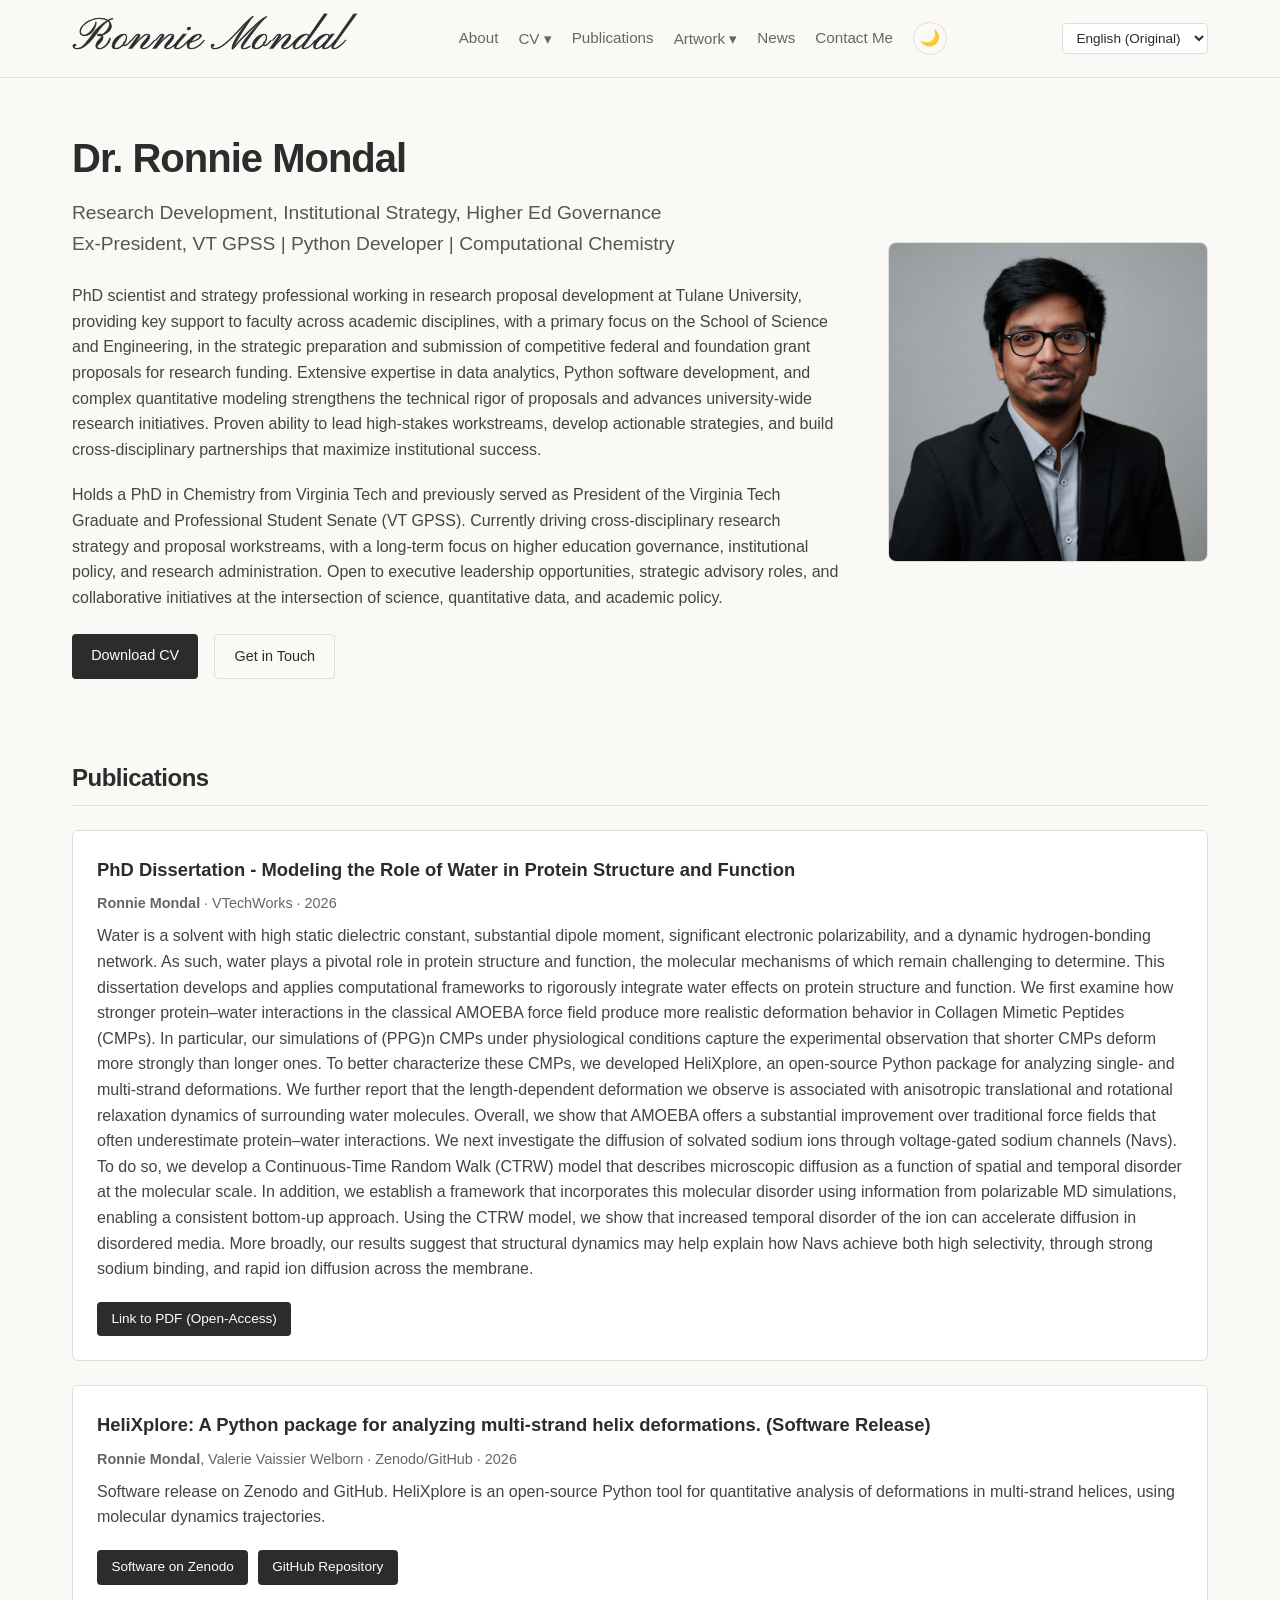
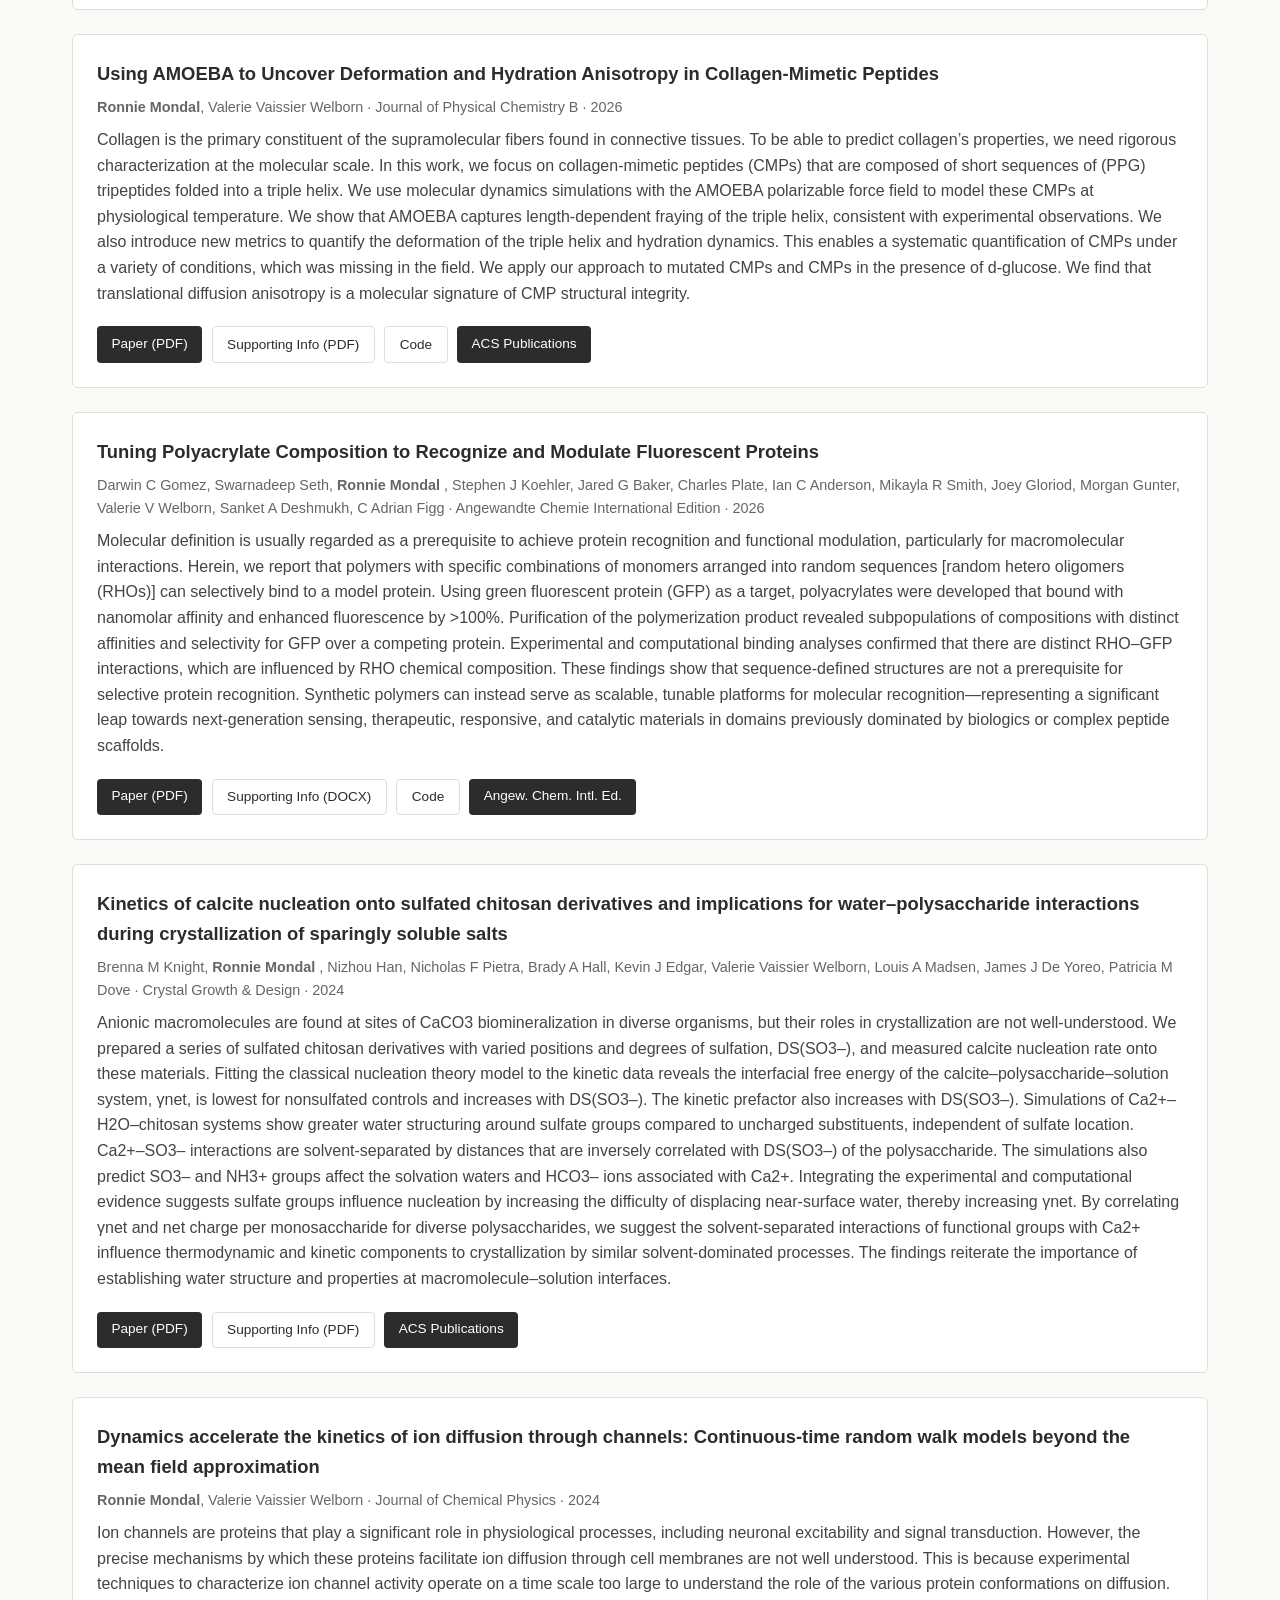
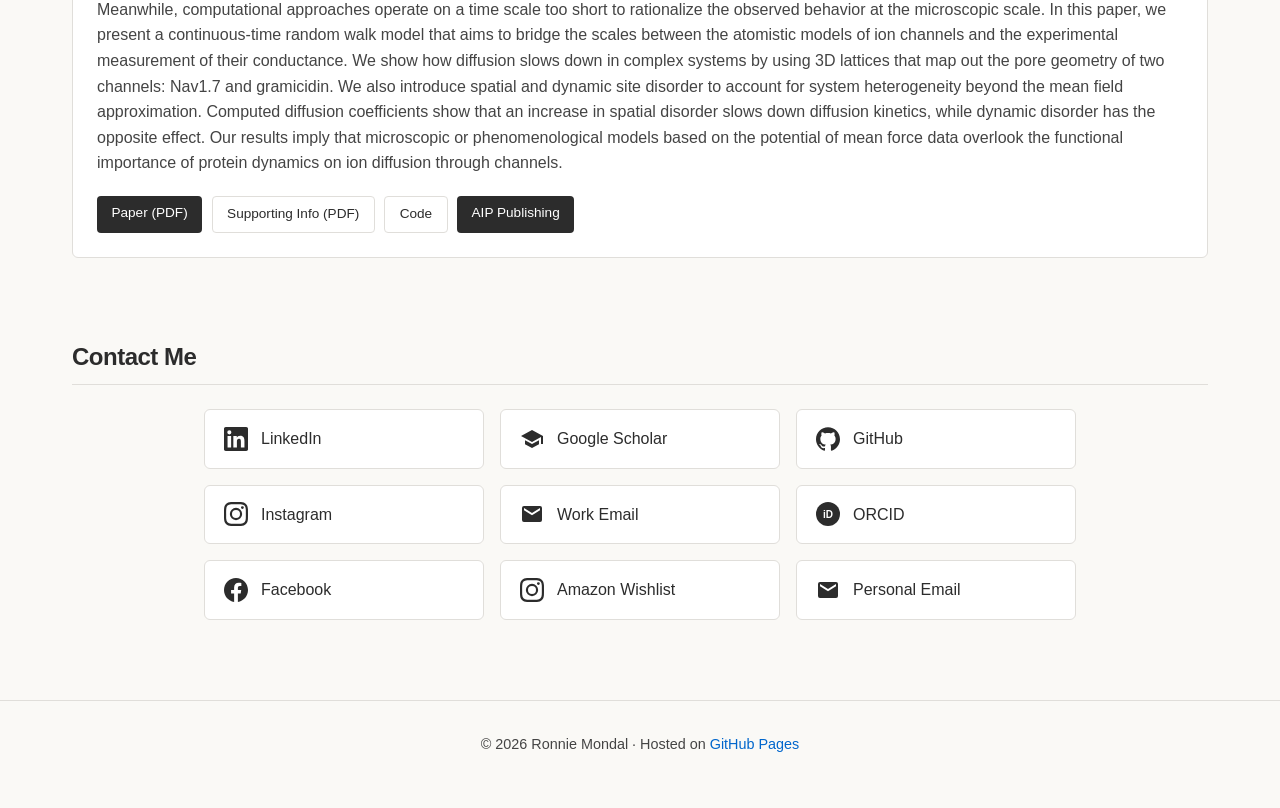
==== index.html @ 1de52ff1 "Fix subtitle formatting in index.html" ====
<!DOCTYPE html>
<html lang="en">
<head>
<script type="application/ld+json">
{
  "@context": "https://schema.org",
  "@type": "Person",
  "name": "Ronnie Mondal",
  "honorificSuffix": "PhD",
  "url": "https://ronnie247.github.io/",
  "image": "https://ronnie247.github.io/images/ronnie-mondal.jpg",
  "jobTitle": "Research Proposal Development Specialist",
  "worksFor": { "@type": "CollegeOrUniversity", "name": "Tulane University" },
  "alumniOf": [
    { "@type": "CollegeOrUniversity", "name": "Virginia Tech" },
    { "@type": "CollegeOrUniversity", "name": "Indian Institute of Technology Bombay" }
  ],
  "sameAs": [
    "https://www.linkedin.com/in/ronnie-mondal",
    "https://scholar.google.com/citations?user=1Gzx1TIAAAAJ&hl=en",
    "https://github.com/ronnie247",
    "https://orcid.org/0000-0003-4393-018X"
  ]
}
</script>
<meta name="google-site-verification" content="qSeXml_5i_oSHvPCBSg2dvb5S3f1Mfyd5ignCgdzGRs" />
<meta charset="UTF-8">
<meta name="viewport" content="width=device-width, initial-scale=1.0">
<title>Dr. Ronnie Mondal — Tulane University · Virginia Tech · IIT Bombay</title>
<meta name="description" content="Ronnie Mondal, PhD in Chemistry from Virginia Tech. Research Proposal Development Specialist III at Tulane University. Former President of the Virginia Tech Graduate and Professional Student Senate.">
<link rel="canonical" href="https://ronnie247.github.io/">
<meta property="og:type" content="website">
<meta property="og:title" content="Ronnie Mondal, PhD">
<meta property="og:description" content="PhD in Chemistry (Virginia Tech). Research Proposal Development Specialist III at Tulane University.">
<meta property="og:url" content="https://ronnie247.github.io/">
<meta property="og:image" content="https://ronnie247.github.io/images/profile.jpg">
<meta name="author" content="Dr. Ronnie Mondal">
<meta name="robots" content="index, follow">
<meta property="og:site_name" content="Dr. Ronnie Mondal">
<meta name="twitter:card" content="summary_large_image">
<meta name="twitter:title" content="Dr. Ronnie Mondal, PhD">
<meta name="twitter:description" content="PhD in Chemistry (Virginia Tech). Research Proposal Development Specialist III at Tulane University.">
<meta name="twitter:image" content="https://ronnie247.github.io/images/ronnie-mondal.jpg">
<script>try{var t=localStorage.getItem("theme");if(!t&&matchMedia("(prefers-color-scheme: dark)").matches)t="dark";if(t)document.documentElement.dataset.theme=t}catch(e){}</script>
<link rel="preconnect" href="https://fonts.googleapis.com">
<link rel="preconnect" href="https://fonts.gstatic.com" crossorigin>
<link href="https://fonts.googleapis.com/css2?family=Pinyon+Script&display=swap" rel="stylesheet">
<style>
:root{--bg-color:#faf9f6;--text-color:#2c2c2c;--accent-color:#0066cc;--border-color:#e0deda;--card-bg:#fff;--transition:all .2s ease}
*{box-sizing:border-box;margin:0;padding:0}
html{scroll-behavior:smooth;scroll-padding-top:5rem}
body{font-family:-apple-system,BlinkMacSystemFont,"Segoe UI",Roboto,Helvetica,Arial,sans-serif;background:var(--bg-color);color:var(--text-color);line-height:1.6}
.container{max-width:1200px;margin:0 auto;padding:0 2rem}
header{position:sticky;top:0;z-index:50;background:var(--bg-color);border-bottom:1px solid var(--border-color);margin-bottom:3rem}
header .container{display:flex;justify-content:space-between;align-items:center;padding-top:1rem;padding-bottom:1rem;flex-wrap:wrap;gap:.5rem}
/* .logo{font-size:1.25rem;font-weight:600;letter-spacing:-.5px;color:var(--text-color);text-decoration:none} */
.logo{font-family:"Pinyon Script",cursive;font-size:2.8rem;font-weight:400;line-height:1;color:var(--text-color);text-decoration:none;-webkit-text-stroke:.6px var(--text-color);letter-spacing:.5px}
nav{display:flex;flex-wrap:wrap;gap:1.25rem}
nav a{text-decoration:none;color:#666;font-size:.95rem;transition:var(--transition)}
nav a:hover{color:var(--accent-color)}
section{margin-bottom:5rem}
h1{font-size:2.5rem;font-weight:700;letter-spacing:-1px;margin-bottom:.5rem}
h2{font-size:1.5rem;font-weight:600;margin-bottom:1.5rem;letter-spacing:-.5px;border-bottom:1px solid var(--border-color);padding-bottom:.5rem}
.subtitle{font-size:1.2rem;color:#555;margin-bottom:1.5rem}
p{margin-bottom:1.25rem;color:#444}
.hero{display:grid;grid-template-columns:1fr 320px;gap:3rem;align-items:center}
.hero img,.img-placeholder{width:100%;aspect-ratio:1/1;object-fit:cover;border-radius:8px;border:1px solid var(--border-color);background:#eee}
.img-placeholder{display:flex;align-items:center;justify-content:center;color:#999;font-size:.9rem;text-align:center;padding:1rem}
.btn-group{display:flex;gap:1rem;margin-top:1.5rem;flex-wrap:wrap}
.btn{display:inline-block;background:var(--text-color);color:#fff;padding:.6rem 1.2rem;border-radius:4px;text-decoration:none;font-size:.9rem;font-weight:500;transition:var(--transition)}
.btn:hover{background:var(--accent-color)}
.btn-outline{background:transparent;color:var(--text-color);border:1px solid var(--border-color)}
.btn-outline:hover{background:var(--border-color);color:var(--text-color)}
.card{background:var(--card-bg);border:1px solid var(--border-color);border-radius:6px;padding:1.5rem;margin-bottom:1.5rem;transition:var(--transition)}
.card:hover{border-color:#bbb}
.card h3{font-size:1.15rem;margin-bottom:.5rem}
.meta{color:#666;font-size:.9rem;margin-bottom:.5rem}
.tag{display:inline-block;font-size:.75rem;background:#eee;padding:.2rem .5rem;border-radius:3px;margin-right:.4rem;color:#555;font-family:monospace}
.pub-links{display:flex;gap:.6rem;flex-wrap:wrap;margin-top:.5rem}
.pub-links .btn{padding:.4rem .9rem;font-size:.85rem}
/* Scrollable sub-screen */
.scroll-box{height:480px;overflow-y:auto;border:1px solid var(--border-color);border-radius:6px;background:var(--card-bg);padding:1.5rem}
.scroll-box .card{box-shadow:none}
.scroll-box iframe{width:100%;height:100%;border:0}
/* Contact */
.contact-list{display:grid;grid-template-columns:repeat(auto-fill,minmax(240px,1fr));gap:1rem}
.contact-link{display:flex;align-items:center;gap:.8rem;padding:1rem 1.2rem;background:var(--card-bg);border:1px solid var(--border-color);border-radius:6px;text-decoration:none;color:var(--text-color);transition:var(--transition)}
.contact-link:hover{border-color:var(--accent-color);color:var(--accent-color)}
.contact-link svg{width:24px;height:24px;fill:currentColor;flex-shrink:0}
/* Sketches */
.sketch-grid{display:grid;grid-template-columns:repeat(4,1fr);gap:6px}
.sketch-grid button{border:0;padding:0;cursor:pointer;aspect-ratio:1/1;overflow:hidden;background:#e8e6e1}
.sketch-grid img{width:100%;height:100%;object-fit:cover;display:block;transition:transform .25s ease}
.sketch-grid button:hover img{transform:scale(1.06)}
#lightbox{position:fixed;inset:0;background:rgba(0,0,0,.92);display:none;align-items:center;justify-content:center;z-index:100}
#lightbox.open{display:flex}
#lightbox img{max-width:92vw;max-height:90vh;object-fit:contain}
#lightbox button{position:absolute;background:none;border:0;color:#fff;font-size:2.5rem;cursor:pointer;padding:1rem}
#lb-close{top:0;right:.5rem}#lb-prev{left:.5rem}#lb-next{right:.5rem}
footer{text-align:center;border-top:1px solid var(--border-color);padding:2rem 0;color:#777;font-size:.9rem}
footer a{color:var(--accent-color);text-decoration:none}
@media(max-width:900px){.sketch-grid{grid-template-columns:repeat(3,1fr)}}
@media(max-width:700px){.hero{grid-template-columns:1fr}.container{padding:0 1rem}.sketch-grid{grid-template-columns:repeat(2,1fr)}}
/* Translation */
#google_translate_element{font-size:.85rem}
.goog-te-banner-frame{display:none!important}
body{top:0!important}
html.translated-rtl body{direction:rtl}
.logo.logo-plain{font-family:-apple-system,BlinkMacSystemFont,"Segoe UI",Roboto,sans-serif;font-size:1.5rem;font-weight:700;-webkit-text-stroke:0}
#translate-banner{display:none;background:#fff8e1;border-bottom:1px solid #f0e2b0;color:#6b5a1e;text-align:center;font-size:.85rem;padding:.5rem 1rem;margin-top:-3rem;margin-bottom:3rem}
button.btn{border:0;cursor:pointer;font-family:inherit}
/* Hide Google's injected top bar and stop it shifting the page */
iframe.skiptranslate,
.goog-te-banner-frame,
.VIpgJd-ZVi9od-ORHb-OEVmcd,
.VIpgJd-ZVi9od-aZ2wEe-wOHMyf{display:none!important;visibility:hidden!important;height:0!important}
html,body{top:0!important;margin-top:0!important;position:static!important}
body{min-height:100%!important}
header{top:0!important}
.goog-text-highlight{background:none!important;box-shadow:none!important}
#lang-select{font-family:inherit;font-size:.85rem;padding:.4rem .6rem;border:1px solid var(--border-color);border-radius:4px;background:var(--card-bg);color:var(--text-color);cursor:pointer}
#lang-select{position:relative;z-index:60;pointer-events:auto}
#google_translate_element{pointer-events:none}
</style>
<link rel="stylesheet" href="theme.css">
</head>
<body>

<header>
  <div class="container">
    <a href="#" class="logo notranslate" translate="no" id="logo-name">Ronnie Mondal</a>
    <nav>
      <a href="#about">About</a>
      <div class="dropdown">
        <a href="#" class="dropbtn">CV ▾</a>
        <div class="dropdown-menu">
          <a href="experience.html">Experience</a>
          <a href="education.html">Education</a>
          <a href="certifications.html">Certifications</a>
          <a href="awards.html">Awards</a>
        </div>
      </div>
      <a href="#publications">Publications</a>
      <div class="dropdown">
        <a href="#" class="dropbtn">Artwork ▾</a>
        <div class="dropdown-menu">
          <a href="poetry.html">Poetry</a>
          <a href="sketches.html">Sketches</a>
        </div>
      </div>
      <a href="news.html">News</a>
      <a href="#contact">Contact Me</a>
      <button id="theme-toggle" class="theme-toggle" aria-label="Toggle dark mode">🌙</button>
    </nav>
  <select id="lang-select" class="notranslate" translate="no" aria-label="Language">
  <option value="en">English (Original)</option>
  <option value="hi">हिंदी (देवनागरी)</option>
  <option value="pa">ਪੰਜਾਬੀ (ਗੁਰਮੁਖੀ)</option>
  <option value="ur">اردو (نستعلیق)</option>
  <option value="fr">Français (Latin)</option>
  <option value="ko">한국어 (한글)</option>
</select>
<div id="google_translate_element" style="position:absolute;left:-9999px;top:0"></div>
</div>
</header>
<div id="translate-banner">This page was translated automatically by Google Translate and may contain errors.</div>

<div class="container">

<!-- ABOUT -->
  <section id="about">
    <div class="hero">
      <div>
        <h1 class="notranslate" translate="no" id="hero-name">Ronnie Mondal, PhD</h1>
        <div class="subtitle">Research Development, Institutional Strategy, Higher Ed Governance <br> Ex-President, VT GPSS | Python Developer | Computational Chemistry</div>
        <p>PhD scientist and strategy professional working in research proposal development at Tulane University, providing key support to faculty across academic disciplines, with a primary focus on the School of Science and Engineering, in the strategic preparation and submission of competitive federal and foundation grant proposals for research funding. Extensive expertise in data analytics, Python software development, and complex quantitative modeling strengthens the technical rigor of proposals and advances university-wide research initiatives. Proven ability to lead high-stakes workstreams, develop actionable strategies, and build cross-disciplinary partnerships that maximize institutional success.</p>
        <p>Holds a PhD in Chemistry from Virginia Tech and previously served as President of the Virginia Tech Graduate and Professional Student Senate (VT GPSS). Currently driving cross-disciplinary research strategy and proposal workstreams, with a long-term focus on higher education governance, institutional policy, and research administration. Open to executive leadership opportunities, strategic advisory roles, and collaborative initiatives at the intersection of science, quantitative data, and academic policy.</p>
        <div class="btn-group">
          <a href="files/CV_RonnieMondal.pdf" class="btn" target="_blank" rel="noopener">Download CV</a>
          <a href="#contact" class="btn btn-outline">Get in Touch</a>
        </div>
      </div>
      <!-- Put your photo at images/ronnie-mondal.jpeg -->
      <img src="images/ronnie-mondal.jpeg" alt="Ronnie Mondal" onerror="this.outerHTML='<div class=&quot;img-placeholder&quot;>Add your photo at<br>images/ronnie-mondal.jpeg</div>'">
    </div>
  </section>
  
  <!-- PUBLICATIONS -->
  <section id="publications">
    <h2>Publications</h2>
    <!-- Copy this card for each new publication. Files go in the publications/ folder. -->
    <div class="card">
      <h3>PhD Dissertation - Modeling the Role of Water in Protein Structure and Function</h3>
      <p class="meta"><strong>Ronnie Mondal</strong> · VTechWorks · 2026</p>
      <p>Water is a solvent with high static dielectric constant, substantial dipole moment, significant electronic polarizability, and a dynamic hydrogen-bonding network. As such, water plays a pivotal role in protein structure and function, the molecular mechanisms of which remain challenging to determine. This dissertation develops and applies computational frameworks to rigorously integrate water effects on protein structure and function. We first examine how stronger protein–water interactions in the classical AMOEBA force field produce more realistic deformation behavior in Collagen Mimetic Peptides (CMPs). In particular, our simulations of (PPG)n CMPs under physiological conditions capture the experimental observation that shorter CMPs deform more strongly than longer ones. To better characterize these CMPs, we developed HeliXplore, an open-source Python package for analyzing single- and multi-strand deformations. We further report that the length-dependent deformation we observe is associated with anisotropic translational and rotational relaxation dynamics of surrounding water molecules. Overall, we show that AMOEBA offers a substantial improvement over traditional force fields that often underestimate protein–water interactions. We next investigate the diffusion of solvated sodium ions through voltage-gated sodium channels (Navs). To do so, we develop a Continuous-Time Random Walk (CTRW) model that describes microscopic diffusion as a function of spatial and temporal disorder at the molecular scale. In addition, we establish a framework that incorporates this molecular disorder using information from polarizable MD simulations, enabling a consistent bottom-up approach. Using the CTRW model, we show that increased temporal disorder of the ion can accelerate diffusion in disordered media. More broadly, our results suggest that structural dynamics may help explain how Navs achieve both high selectivity, through strong sodium binding, and rapid ion diffusion across the membrane.</p>
      <div class="pub-links">
        <a class="btn" href="https://vtechworks.lib.vt.edu/items/a2a77ab4-7f3a-4b50-a1fa-0cc02bbaab21" target="_blank" rel="noopener">Link to PDF (Open-Access)</a>
      </div>
    </div>
    <div class="card">
      <h3>HeliXplore: A Python package for analyzing multi-strand helix deformations. (Software Release)</h3>
      <p class="meta"><strong>Ronnie Mondal</strong>, Valerie Vaissier Welborn · Zenodo/GitHub · 2026</p>
      <p>Software release on Zenodo and GitHub. HeliXplore is an open-source Python tool for quantitative analysis of deformations in multi-strand helices, using molecular dynamics trajectories.</p>
      <div class="pub-links">
        <a class="btn" href="https://zenodo.org/records/18331481" target="_blank" rel="noopener">Software on Zenodo</a>
        <a class="btn" href="https://github.com/ronnie247/HeliXplore/" target="_blank" rel="noopener">GitHub Repository</a>
      </div>
    </div>
    <div class="card">
      <h3>Using AMOEBA to Uncover Deformation and Hydration Anisotropy in Collagen-Mimetic Peptides</h3>
      <p class="meta"><strong>Ronnie Mondal</strong>, Valerie Vaissier Welborn · Journal of Physical Chemistry B · 2026</p>
      <p>Collagen is the primary constituent of the supramolecular fibers found in connective tissues. To be able to predict collagen’s properties, we need rigorous characterization at the molecular scale. In this work, we focus on collagen-mimetic peptides (CMPs) that are composed of short sequences of (PPG) tripeptides folded into a triple helix. We use molecular dynamics simulations with the AMOEBA polarizable force field to model these CMPs at physiological temperature. We show that AMOEBA captures length-dependent fraying of the triple helix, consistent with experimental observations. We also introduce new metrics to quantify the deformation of the triple helix and hydration dynamics. This enables a systematic quantification of CMPs under a variety of conditions, which was missing in the field. We apply our approach to mutated CMPs and CMPs in the presence of d-glucose. We find that translational diffusion anisotropy is a molecular signature of CMP structural integrity.</p>
      <div class="pub-links">
        <a class="btn" href="publications/RM_collagen.pdf" target="_blank">Paper (PDF)</a>
        <a class="btn btn-outline" href="publications/RM_collagen_SI.pdf" target="_blank">Supporting Info (PDF)</a>
        <a class="btn btn-outline" href="https://github.com/ronnie247/collagen_amoeba" target="_blank" rel="noopener">Code</a>
        <a class="btn" href="https://pubs.acs.org/jpcbfk/article/130/37/9481/5418692/Using-AMOEBA-to-Uncover-Deformation-and-Hydration" target="_blank">ACS Publications</a>
      </div>
    </div>
    <div class="card">
      <h3>Tuning Polyacrylate Composition to Recognize and Modulate Fluorescent Proteins</h3>
      <p class="meta">Darwin C Gomez, Swarnadeep Seth, <strong> Ronnie Mondal </strong>, Stephen J Koehler, Jared G Baker, Charles Plate, Ian C Anderson, Mikayla R Smith, Joey Gloriod, Morgan Gunter, Valerie V Welborn, Sanket A Deshmukh, C Adrian Figg · Angewandte Chemie International Edition · 2026</p>
      <p>Molecular definition is usually regarded as a prerequisite to achieve protein recognition and functional modulation, particularly for macromolecular interactions. Herein, we report that polymers with specific combinations of monomers arranged into random sequences [random hetero oligomers (RHOs)] can selectively bind to a model protein. Using green fluorescent protein (GFP) as a target, polyacrylates were developed that bound with nanomolar affinity and enhanced fluorescence by >100%. Purification of the polymerization product revealed subpopulations of compositions with distinct affinities and selectivity for GFP over a competing protein. Experimental and computational binding analyses confirmed that there are distinct RHO–GFP interactions, which are influenced by RHO chemical composition. These findings show that sequence-defined structures are not a prerequisite for selective protein recognition. Synthetic polymers can instead serve as scalable, tunable platforms for molecular recognition—representing a significant leap towards next-generation sensing, therapeutic, responsive, and catalytic materials in domains previously dominated by biologics or complex peptide scaffolds.</p>
      <div class="pub-links">
        <a class="btn" href="publications/RM_polyacryls.pdf" target="_blank">Paper (PDF)</a>
        <a class="btn btn-outline" href="publications/RM_polyacryls_SI.docx" target="_blank">Supporting Info (DOCX)</a>
        <a class="btn btn-outline" href="https://github.com/ronnie247/polyacrylates" target="_blank" rel="noopener">Code</a>
        <a class="btn" href="https://onlinelibrary.wiley.com/doi/full/10.1002/anie.202520032" target="_blank">Angew. Chem. Intl. Ed.</a>
      </div>
    </div>
    <div class="card">
      <h3>Kinetics of calcite nucleation onto sulfated chitosan derivatives and implications for water–polysaccharide interactions during crystallization of sparingly soluble salts</h3>
      <p class="meta">Brenna M Knight, <strong> Ronnie Mondal </strong>, Nizhou Han, Nicholas F Pietra, Brady A Hall, Kevin J Edgar, Valerie Vaissier Welborn, Louis A Madsen, James J De Yoreo, Patricia M Dove · Crystal Growth & Design · 2024</p>
      <p>Anionic macromolecules are found at sites of CaCO3 biomineralization in diverse organisms, but their roles in crystallization are not well-understood. We prepared a series of sulfated chitosan derivatives with varied positions and degrees of sulfation, DS­(SO3–), and measured calcite nucleation rate onto these materials. Fitting the classical nucleation theory model to the kinetic data reveals the interfacial free energy of the calcite–polysaccharide–solution system, γnet, is lowest for nonsulfated controls and increases with DS­(SO3–). The kinetic prefactor also increases with DS­(SO3–). Simulations of Ca2+–H2O–chitosan systems show greater water structuring around sulfate groups compared to uncharged substituents, independent of sulfate location. Ca2+–SO3– interactions are solvent-separated by distances that are inversely correlated with DS­(SO3–) of the polysaccharide. The simulations also predict SO3– and NH3+ groups affect the solvation waters and HCO3– ions associated with Ca2+. Integrating the experimental and computational evidence suggests sulfate groups influence nucleation by increasing the difficulty of displacing near-surface water, thereby increasing γnet. By correlating γnet and net charge per monosaccharide for diverse polysaccharides, we suggest the solvent-separated interactions of functional groups with Ca2+ influence thermodynamic and kinetic components to crystallization by similar solvent-dominated processes. The findings reiterate the importance of establishing water structure and properties at macromolecule–solution interfaces.</p>
      <div class="pub-links">
        <a class="btn" href="publications/RM_chitosan.pdf" target="_blank">Paper (PDF)</a>
        <a class="btn btn-outline" href="publications/RM_chitosan_SI.pdf" target="_blank">Supporting Info (PDF)</a>
        <a class="btn" href="https://pubs.acs.org/cgdefu/article/24/15/6338/152648/Kinetics-of-Calcite-Nucleation-onto-Sulfated" target="_blank">ACS Publications</a>
      </div>
    </div>
    <div class="card">
      <h3>Dynamics accelerate the kinetics of ion diffusion through channels: Continuous-time random walk models beyond the mean field approximation</h3>
      <p class="meta"> <strong>Ronnie Mondal</strong>, Valerie Vaissier Welborn · Journal of Chemical Physics · 2024</p>
      <p>Ion channels are proteins that play a significant role in physiological processes, including neuronal excitability and signal transduction. However, the precise mechanisms by which these proteins facilitate ion diffusion through cell membranes are not well understood. This is because experimental techniques to characterize ion channel activity operate on a time scale too large to understand the role of the various protein conformations on diffusion. Meanwhile, computational approaches operate on a time scale too short to rationalize the observed behavior at the microscopic scale. In this paper, we present a continuous-time random walk model that aims to bridge the scales between the atomistic models of ion channels and the experimental measurement of their conductance. We show how diffusion slows down in complex systems by using 3D lattices that map out the pore geometry of two channels: Nav1.7 and gramicidin. We also introduce spatial and dynamic site disorder to account for system heterogeneity beyond the mean field approximation. Computed diffusion coefficients show that an increase in spatial disorder slows down diffusion kinetics, while dynamic disorder has the opposite effect. Our results imply that microscopic or phenomenological models based on the potential of mean force data overlook the functional importance of protein dynamics on ion diffusion through channels.</p>
      <div class="pub-links">
        <a class="btn" href="publications/RM_RW1.pdf" target="_blank">Paper (PDF)</a>
        <a class="btn btn-outline" href="publications/RM_RW1_SI.pdf" target="_blank">Supporting Info (PDF)</a>
        <a class="btn btn-outline" href="https://github.com/ronnie247/CTRW_Project" target="_blank" rel="noopener">Code</a>
        <a class="btn" href="https://pubs.aip.org/aip/jcp/article/160/14/144109/3282247/Dynamics-accelerate-the-kinetics-of-ion-diffusion" target="_blank">AIP Publishing</a>
      </div>
    </div>
  </section>

  <!-- CONTACT -->
  <section id="contact">
    <h2>Contact Me</h2>
    <div class="contact-list">
      <a class="contact-link" href="https://www.linkedin.com/in/ronnie-mondal" target="_blank" rel="noopener">
        <svg viewBox="0 0 24 24"><path d="M20.45 20.45h-3.56v-5.57c0-1.33-.03-3.04-1.85-3.04-1.86 0-2.14 1.45-2.14 2.94v5.67H9.35V9h3.41v1.56h.05c.48-.9 1.64-1.85 3.37-1.85 3.6 0 4.27 2.37 4.27 5.46v6.28zM5.34 7.43a2.06 2.06 0 1 1 0-4.12 2.06 2.06 0 0 1 0 4.12zM7.12 20.45H3.56V9h3.56v11.45zM22.22 0H1.77C.79 0 0 .77 0 1.73v20.54C0 23.23.79 24 1.77 24h20.45c.98 0 1.78-.77 1.78-1.73V1.73C24 .77 23.2 0 22.22 0z"/></svg>
        LinkedIn
      </a>
      <a class="contact-link" href="https://scholar.google.com/citations?user=1Gzx1TIAAAAJ&hl=en" target="_blank" rel="noopener">
        <svg viewBox="0 0 24 24"><path d="M5 13.18v4L12 21l7-3.82v-4L12 17l-7-3.82zM12 3L1 9l11 6 9-4.91V17h2V9L12 3z"/></svg>
        Google Scholar
      </a>
      <a class="contact-link" href="https://github.com/ronnie247" target="_blank" rel="noopener">
        <svg viewBox="0 0 24 24"><path d="M12 .297c-6.63 0-12 5.373-12 12 0 5.303 3.438 9.8 8.205 11.385.6.113.82-.258.82-.577 0-.285-.01-1.04-.015-2.04-3.338.724-4.042-1.61-4.042-1.61C4.422 18.07 3.633 17.7 3.633 17.7c-1.087-.744.084-.729.084-.729 1.205.084 1.838 1.236 1.838 1.236 1.07 1.835 2.809 1.305 3.495.998.108-.776.417-1.305.76-1.605-2.665-.3-5.466-1.332-5.466-5.93 0-1.31.465-2.38 1.235-3.22-.135-.303-.54-1.523.105-3.176 0 0 1.005-.322 3.3 1.23.96-.267 1.98-.399 3-.405 1.02.006 2.04.138 3 .405 2.28-1.552 3.285-1.23 3.285-1.23.645 1.653.24 2.873.12 3.176.765.84 1.23 1.91 1.23 3.22 0 4.61-2.805 5.625-5.475 5.92.42.36.81 1.096.81 2.22 0 1.606-.015 2.896-.015 3.286 0 .315.21.69.825.57C20.565 22.092 24 17.592 24 12.297c0-6.627-5.373-12-12-12"/></svg>
        GitHub
      </a>
      <a class="contact-link" href="https://www.instagram.com/ronniemondal" target="_blank" rel="noopener">
        <svg viewBox="0 0 24 24"><path d="M12 2.16c3.2 0 3.58.01 4.85.07 3.25.15 4.77 1.69 4.92 4.92.06 1.27.07 1.65.07 4.85s-.01 3.58-.07 4.85c-.15 3.23-1.66 4.77-4.92 4.92-1.27.06-1.64.07-4.85.07s-3.58-.01-4.85-.07c-3.26-.15-4.77-1.7-4.92-4.92C2.17 15.58 2.16 15.2 2.16 12s.01-3.58.07-4.85C2.38 3.92 3.9 2.38 7.15 2.23 8.42 2.17 8.8 2.16 12 2.16zM12 0C8.74 0 8.33.01 7.05.07 2.7.27.27 2.69.07 7.05.01 8.33 0 8.74 0 12s.01 3.67.07 4.95c.2 4.36 2.62 6.78 6.98 6.98C8.33 23.99 8.74 24 12 24s3.67-.01 4.95-.07c4.35-.2 6.78-2.62 6.98-6.98.06-1.28.07-1.69.07-4.95s-.01-3.67-.07-4.95C23.73 2.7 21.31.27 16.95.07 15.67.01 15.26 0 12 0zm0 5.84a6.16 6.16 0 1 0 0 12.32 6.16 6.16 0 0 0 0-12.32zM12 16a4 4 0 1 1 0-8 4 4 0 0 1 0 8zm6.4-11.85a1.44 1.44 0 1 0 0 2.88 1.44 1.44 0 0 0 0-2.88z"/></svg>
        Instagram
      </a>
      <a class="contact-link" href="mailto:rmondal@tulane.edu" target="_blank" rel="noopener">
        <svg viewBox="0 0 24 24"><path d="M20 4H4a2 2 0 0 0-2 2v12a2 2 0 0 0 2 2h16a2 2 0 0 0 2-2V6a2 2 0 0 0-2-2zm0 4.2-8 5-8-5V6l8 5 8-5v2.2z"/></svg>
        Work Email
      </a>
      <a class="contact-link" href="https://orcid.org/0000-0003-4393-018X" target="_blank" rel="noopener">
        <svg viewBox="0 0 24 24"><circle cx="12" cy="12" r="12"/><text x="12" y="16" text-anchor="middle" font-size="10" font-weight="700" font-family="Arial,sans-serif" style="fill:var(--card-bg)">iD</text></svg>
        ORCID
      </a>
      <a class="contact-link" href="https://www.facebook.com/shehreyar247" target="_blank" rel="noopener">
        <svg viewBox="0 0 24 24"><path d="M24 12.07C24 5.41 18.63 0 12 0S0 5.4 0 12.07C0 18.1 4.39 23.1 10.13 24v-8.44H7.08v-3.49h3.04V9.41c0-3.02 1.8-4.7 4.54-4.7 1.31 0 2.68.24 2.68.24v2.97h-1.5c-1.5 0-1.96.93-1.96 1.89v2.26h3.33l-.53 3.49h-2.8V24C19.62 23.1 24 18.1 24 12.07z"/></svg>
        Facebook
      </a>
      <a class="contact-link" href="https://www.amazon.com/hz/wishlist/ls/36Z7XTV2CZOZS?ref_=wl_share" target="_blank" rel="noopener">
        <svg viewBox="0 0 24 24"><path d="M12 2.16c3.2 0 3.58.01 4.85.07 3.25.15 4.77 1.69 4.92 4.92.06 1.27.07 1.65.07 4.85s-.01 3.58-.07 4.85c-.15 3.23-1.66 4.77-4.92 4.92-1.27.06-1.64.07-4.85.07s-3.58-.01-4.85-.07c-3.26-.15-4.77-1.7-4.92-4.92C2.17 15.58 2.16 15.2 2.16 12s.01-3.58.07-4.85C2.38 3.92 3.9 2.38 7.15 2.23 8.42 2.17 8.8 2.16 12 2.16zM12 0C8.74 0 8.33.01 7.05.07 2.7.27.27 2.69.07 7.05.01 8.33 0 8.74 0 12s.01 3.67.07 4.95c.2 4.36 2.62 6.78 6.98 6.98C8.33 23.99 8.74 24 12 24s3.67-.01 4.95-.07c4.35-.2 6.78-2.62 6.98-6.98.06-1.28.07-1.69.07-4.95s-.01-3.67-.07-4.95C23.73 2.7 21.31.27 16.95.07 15.67.01 15.26 0 12 0zm0 5.84a6.16 6.16 0 1 0 0 12.32 6.16 6.16 0 0 0 0-12.32zM12 16a4 4 0 1 1 0-8 4 4 0 0 1 0 8zm6.4-11.85a1.44 1.44 0 1 0 0 2.88 1.44 1.44 0 0 0 0-2.88z"/></svg>
        Amazon Wishlist
      </a>
      <a class="contact-link" href="mailto:ronniemondal247@gmail.com" target="_blank" rel="noopener">
        <svg viewBox="0 0 24 24"><path d="M20 4H4a2 2 0 0 0-2 2v12a2 2 0 0 0 2 2h16a2 2 0 0 0 2-2V6a2 2 0 0 0-2-2zm0 4.2-8 5-8-5V6l8 5 8-5v2.2z"/></svg>
        Personal Email
      </a>
    </div>
  </section>

</div>

<footer>
  <div class="container">
    <p>© 2026 Ronnie Mondal · Hosted on <a href="https://github.com/ronnie247" target="_blank" rel="noopener">GitHub Pages</a></p>
  </div>
</footer>

<script>
/* ===== TRANSLATION ===== */
const HERO_NAMES = {
  en: "Dr. Ronnie Mondal",
  hi: "डॉ. रॉनी मंडल",
  pa: "ਡਾ. ਰੌਨੀ ਮੰਡਲ",
  ur: "ڈاکٹر رونی منڈل",
  fr: "Dr. Ronnie Mondal",
  ko: "로니 몬달 박사"
};
const NAMES = {
  en: "Ronnie Mondal",
  hi: "रॉनी मंडल",
  pa: "ਰੌਨੀ ਮੰਡਲ",
  ur: "رونی منڈل",
  fr: "Ronnie Mondal",
  ko: "로니 몬달"
};
  
const NON_LATIN = ["hi","pa","ur","ko"];

function applyLang(lang){
  const code = NAMES[lang] ? lang : "en";
  const logo = document.getElementById("logo-name");
  const hero = document.getElementById("hero-name");
  const banner = document.getElementById("translate-banner");
  if (logo){
    logo.textContent = NAMES[code];
    logo.classList.toggle("logo-plain", NON_LATIN.includes(code));
  }
  if (hero) hero.textContent = HERO_NAMES[code];
  if (banner) banner.style.display = code === "en" ? "none" : "block";
}

function setLang(code){
  const past = "expires=Thu, 01 Jan 1970 00:00:00 UTC; path=/;";
  const host = location.hostname;
  document.cookie = "googtrans=; " + past;
  document.cookie = "googtrans=; " + past + " domain=" + host + ";";
  document.cookie = "googtrans=; " + past + " domain=." + host + ";";
  if (code !== "en"){
    const v = "/en/" + code;
    document.cookie = "googtrans=" + v + "; path=/;";
    document.cookie = "googtrans=" + v + "; path=/; domain=" + host + ";";
  }
  location.reload();
}

function googleTranslateElementInit(){
  new google.translate.TranslateElement({
    pageLanguage: "en",
    includedLanguages: "en,hi,pa,ur,fr,ko",
    autoDisplay: false
  }, "google_translate_element");
}

(function(){
  const sel = document.getElementById("lang-select");
  if (!sel) return;
  sel.addEventListener("change", () => setLang(sel.value));
  const m = document.cookie.match(/googtrans=\/[a-zA-Z-]+\/([a-zA-Z-]+)/);
  const code = m && NAMES[m[1]] ? m[1] : "en";
  sel.value = code;
  applyLang(code);
})();  
    
</script>
<script src="https://translate.google.com/translate_a/element.js?cb=googleTranslateElementInit"></script>

<script src="site.js"></script>
</body>
</html>
---- theme.css ----
/* theme.css - dark mode, dropdown menus, contact grid. Linked AFTER the main <style>. */
nav{align-items:center}
.dropdown{position:relative;padding:.5rem 0;margin:-.5rem 0}
.dropbtn{cursor:pointer}
.dropdown-menu{display:none;position:absolute;top:100%;left:-.75rem;min-width:150px;padding:.4rem 0;background:var(--card-bg);border:1px solid var(--border-color);border-radius:6px;box-shadow:0 6px 18px rgba(0,0,0,.12);z-index:60}
.dropdown-menu a{display:block;padding:.5rem 1rem;white-space:nowrap}
.dropdown:hover .dropdown-menu,.dropdown:focus-within .dropdown-menu,.dropdown.open .dropdown-menu{display:block}
.theme-toggle{background:none;border:1px solid var(--border-color);border-radius:50%;width:2.1rem;height:2.1rem;cursor:pointer;font-size:1rem;line-height:1;padding:0}
.theme-toggle:hover{border-color:var(--accent-color)}
.contact-list{grid-template-columns:repeat(3,minmax(0,280px));justify-content:center}
@media(max-width:800px){.contact-list{grid-template-columns:minmax(0,320px)}}
/* Dark mode */
:root[data-theme="dark"]{color-scheme:dark;--bg-color:#16171a;--text-color:#e8e6e1;--accent-color:#6db3ff;--border-color:#33353a;--card-bg:#202226}
[data-theme="dark"] p{color:#c9c7c2}
[data-theme="dark"] nav a{color:#aaa}
[data-theme="dark"] nav a:hover{color:var(--accent-color)}
[data-theme="dark"] .subtitle{color:#b5b3ae}
[data-theme="dark"] .meta{color:#9a9892}
[data-theme="dark"] .tag{background:#2c2e33;color:#bbb}
[data-theme="dark"] .hero img,[data-theme="dark"] .img-placeholder{background:#2a2c30;color:#888}
[data-theme="dark"] .card:hover{border-color:#555}
[data-theme="dark"] .btn{color:#16171a}
[data-theme="dark"] .btn-outline{color:var(--text-color)}
[data-theme="dark"] .sketch-grid button{background:#2a2c30}
[data-theme="dark"] footer{color:#888}
[data-theme="dark"] #translate-banner{background:#3a331c;border-color:#554b25;color:#e8d9a0}
.sub-logo{font-family:"Pinyon Script",cursive;font-size:2.4rem;font-weight:400;line-height:1;color:var(--text-color);text-decoration:none;-webkit-text-stroke:.6px var(--text-color);letter-spacing:.5px;margin-right:auto;margin-left:1.5rem;white-space:nowrap}
.sub-logo.logo-plain{font-family:-apple-system,BlinkMacSystemFont,"Segoe UI",Roboto,sans-serif;font-size:1.4rem;font-weight:700;-webkit-text-stroke:0}
@media(max-width:700px){.sub-logo{font-size:1.4rem;margin-left:.75rem}.sub-logo.logo-plain{font-size:1rem}}
.card ul{margin:.75rem 0 0 1.25rem;padding:0}
.card li{color:#444;margin-bottom:.6rem}
[data-theme="dark"] .card li{color:#c9c7c2}
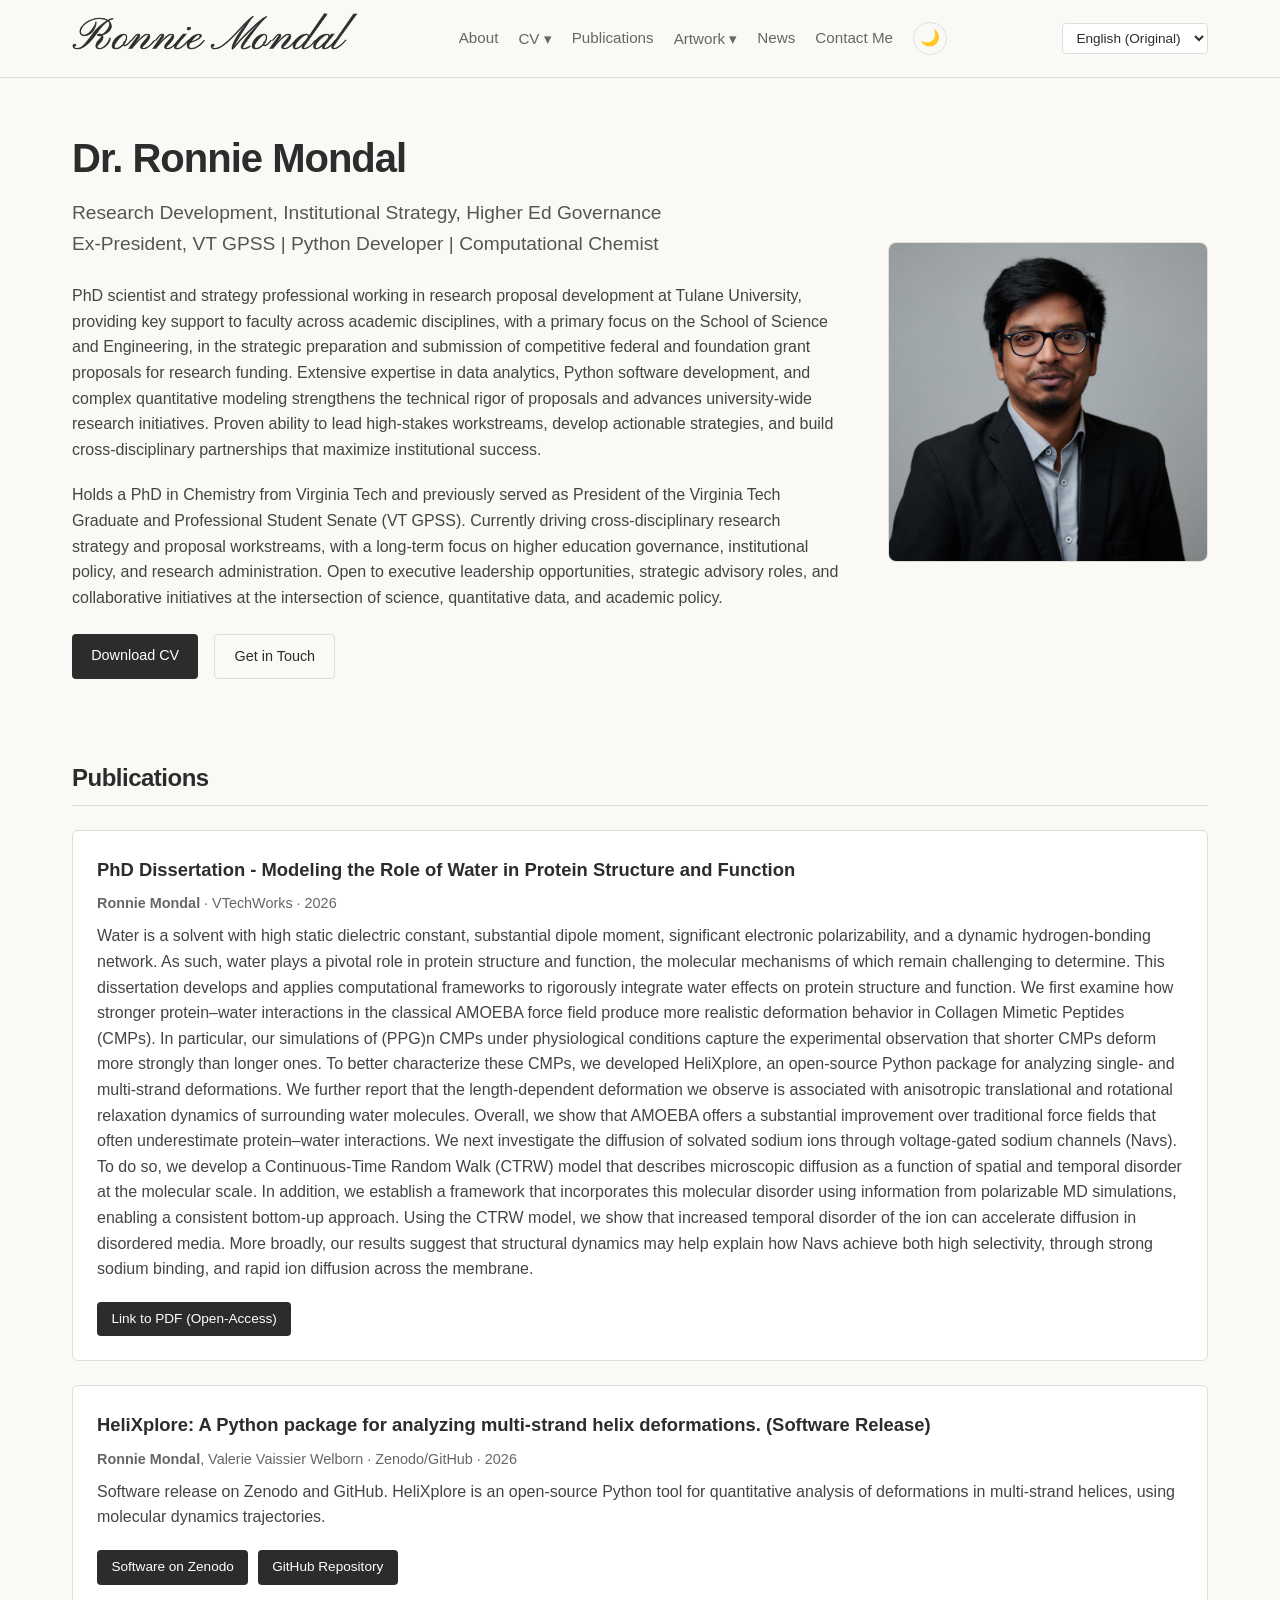
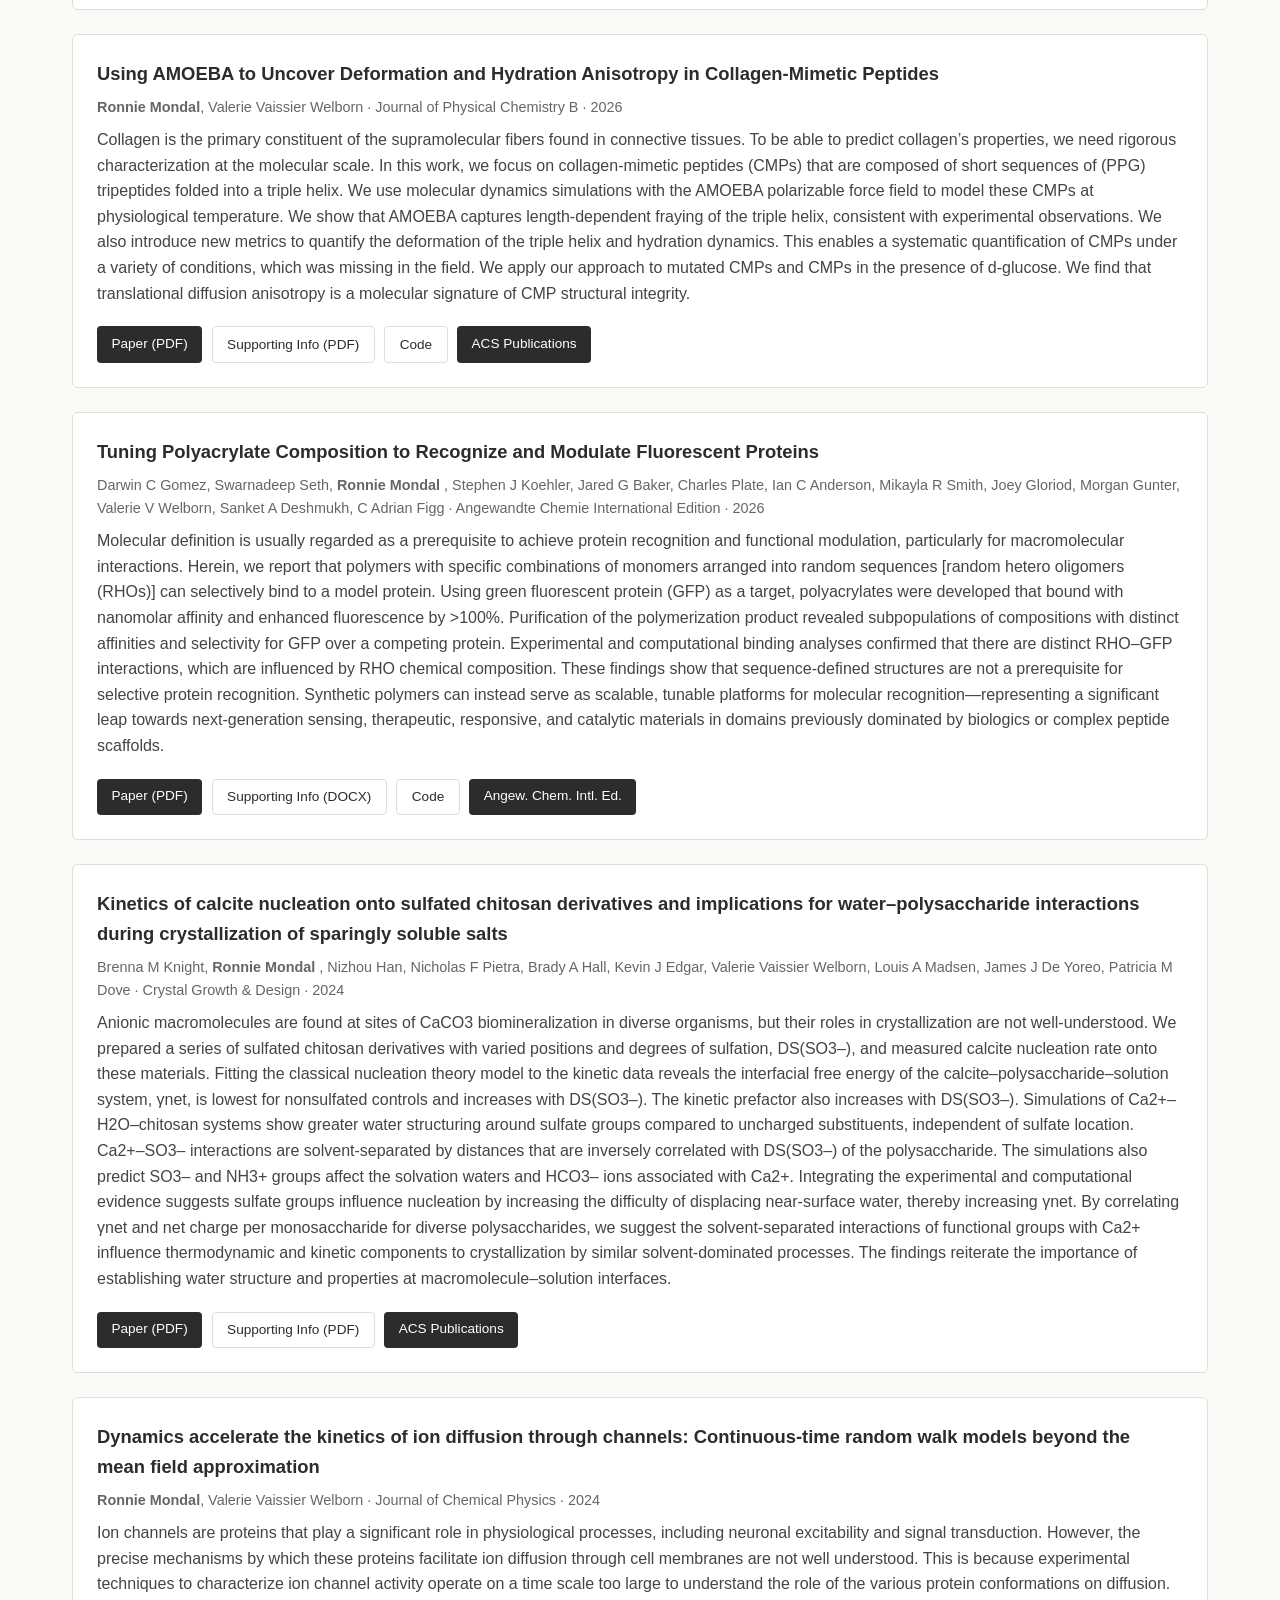
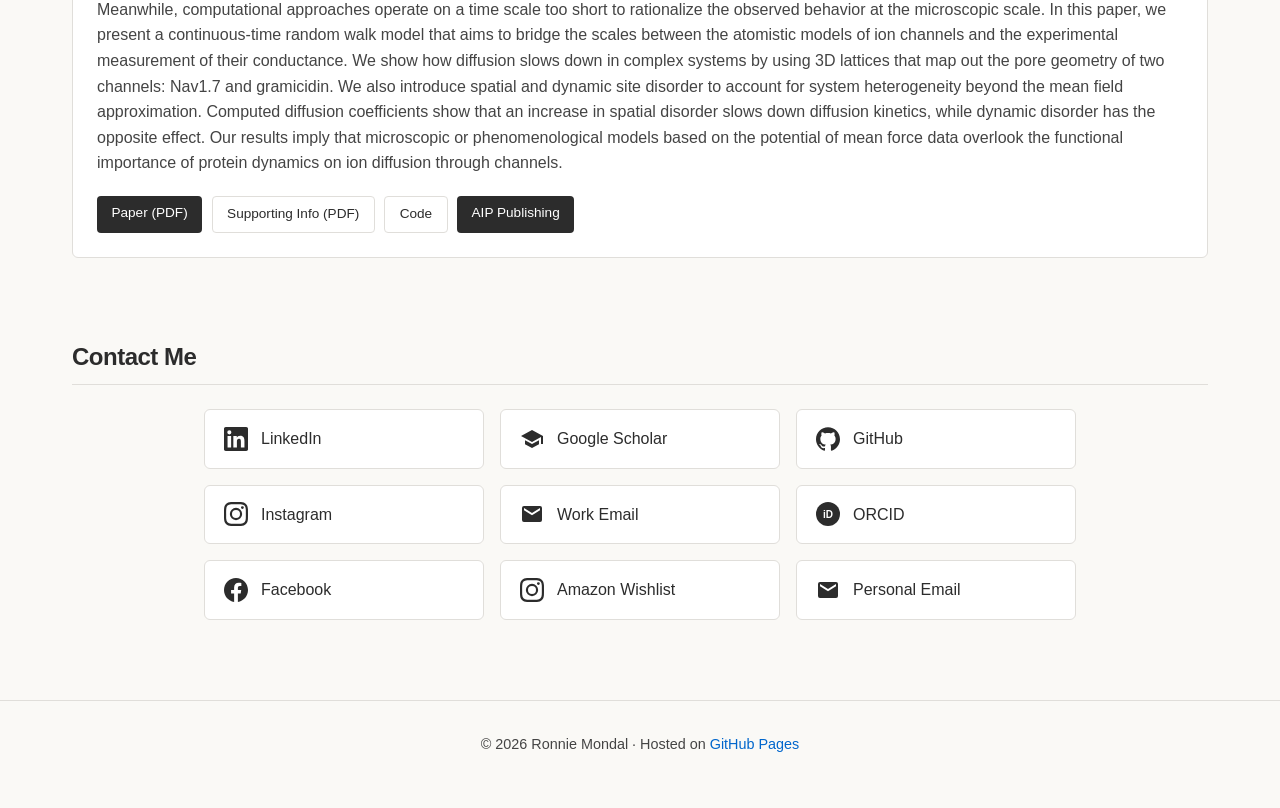
==== commit 10860910: "Update subtitle to correct job title" ====
--- a/index.html
+++ b/index.html
@@ -172,7 +172,7 @@
     <div class="hero">
       <div>
         <h1 class="notranslate" translate="no" id="hero-name">Ronnie Mondal, PhD</h1>
-        <div class="subtitle">Research Development, Institutional Strategy, Higher Ed Governance <br> Ex-President, VT GPSS | Python Developer | Computational Chemistry</div>
+        <div class="subtitle">Research Development, Institutional Strategy, Higher Ed Governance <br> Ex-President, VT GPSS | Python Developer | Computational Chemist</div>
         <p>PhD scientist and strategy professional working in research proposal development at Tulane University, providing key support to faculty across academic disciplines, with a primary focus on the School of Science and Engineering, in the strategic preparation and submission of competitive federal and foundation grant proposals for research funding. Extensive expertise in data analytics, Python software development, and complex quantitative modeling strengthens the technical rigor of proposals and advances university-wide research initiatives. Proven ability to lead high-stakes workstreams, develop actionable strategies, and build cross-disciplinary partnerships that maximize institutional success.</p>
         <p>Holds a PhD in Chemistry from Virginia Tech and previously served as President of the Virginia Tech Graduate and Professional Student Senate (VT GPSS). Currently driving cross-disciplinary research strategy and proposal workstreams, with a long-term focus on higher education governance, institutional policy, and research administration. Open to executive leadership opportunities, strategic advisory roles, and collaborative initiatives at the intersection of science, quantitative data, and academic policy.</p>
         <div class="btn-group">
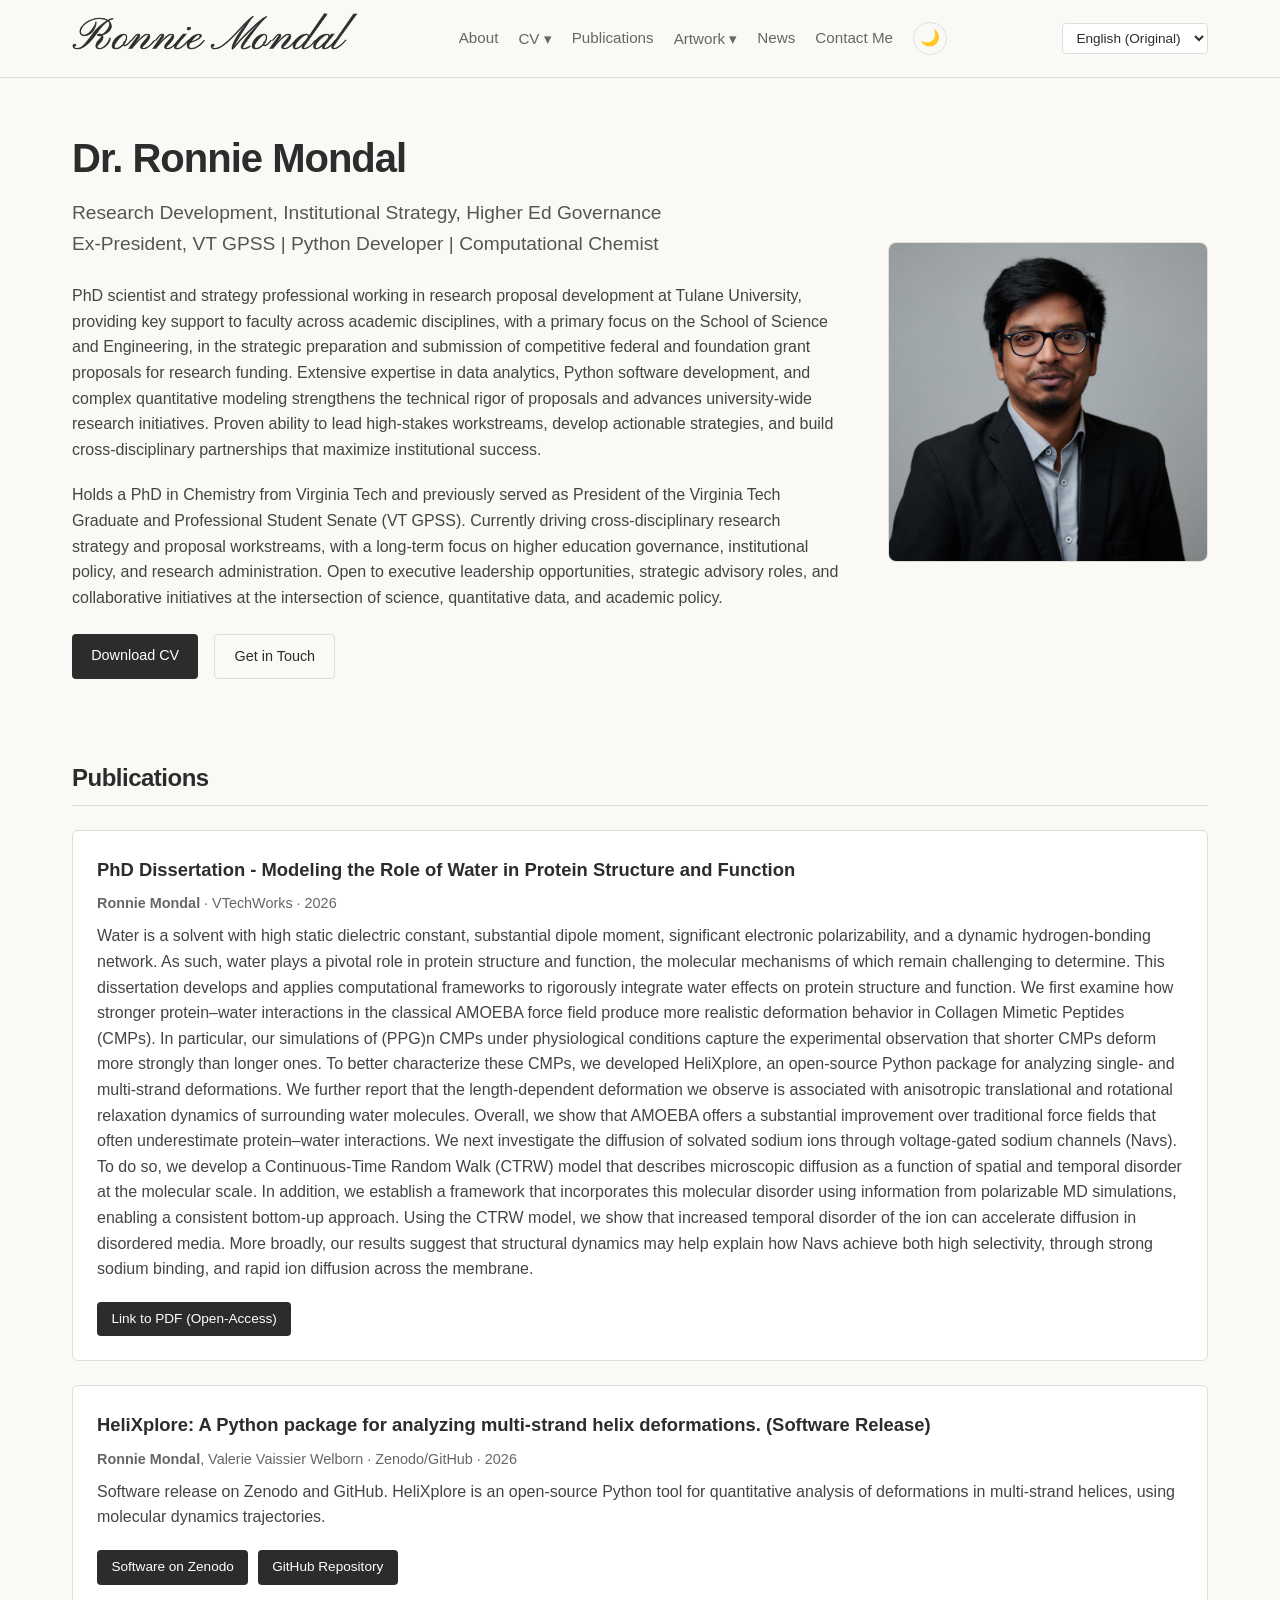
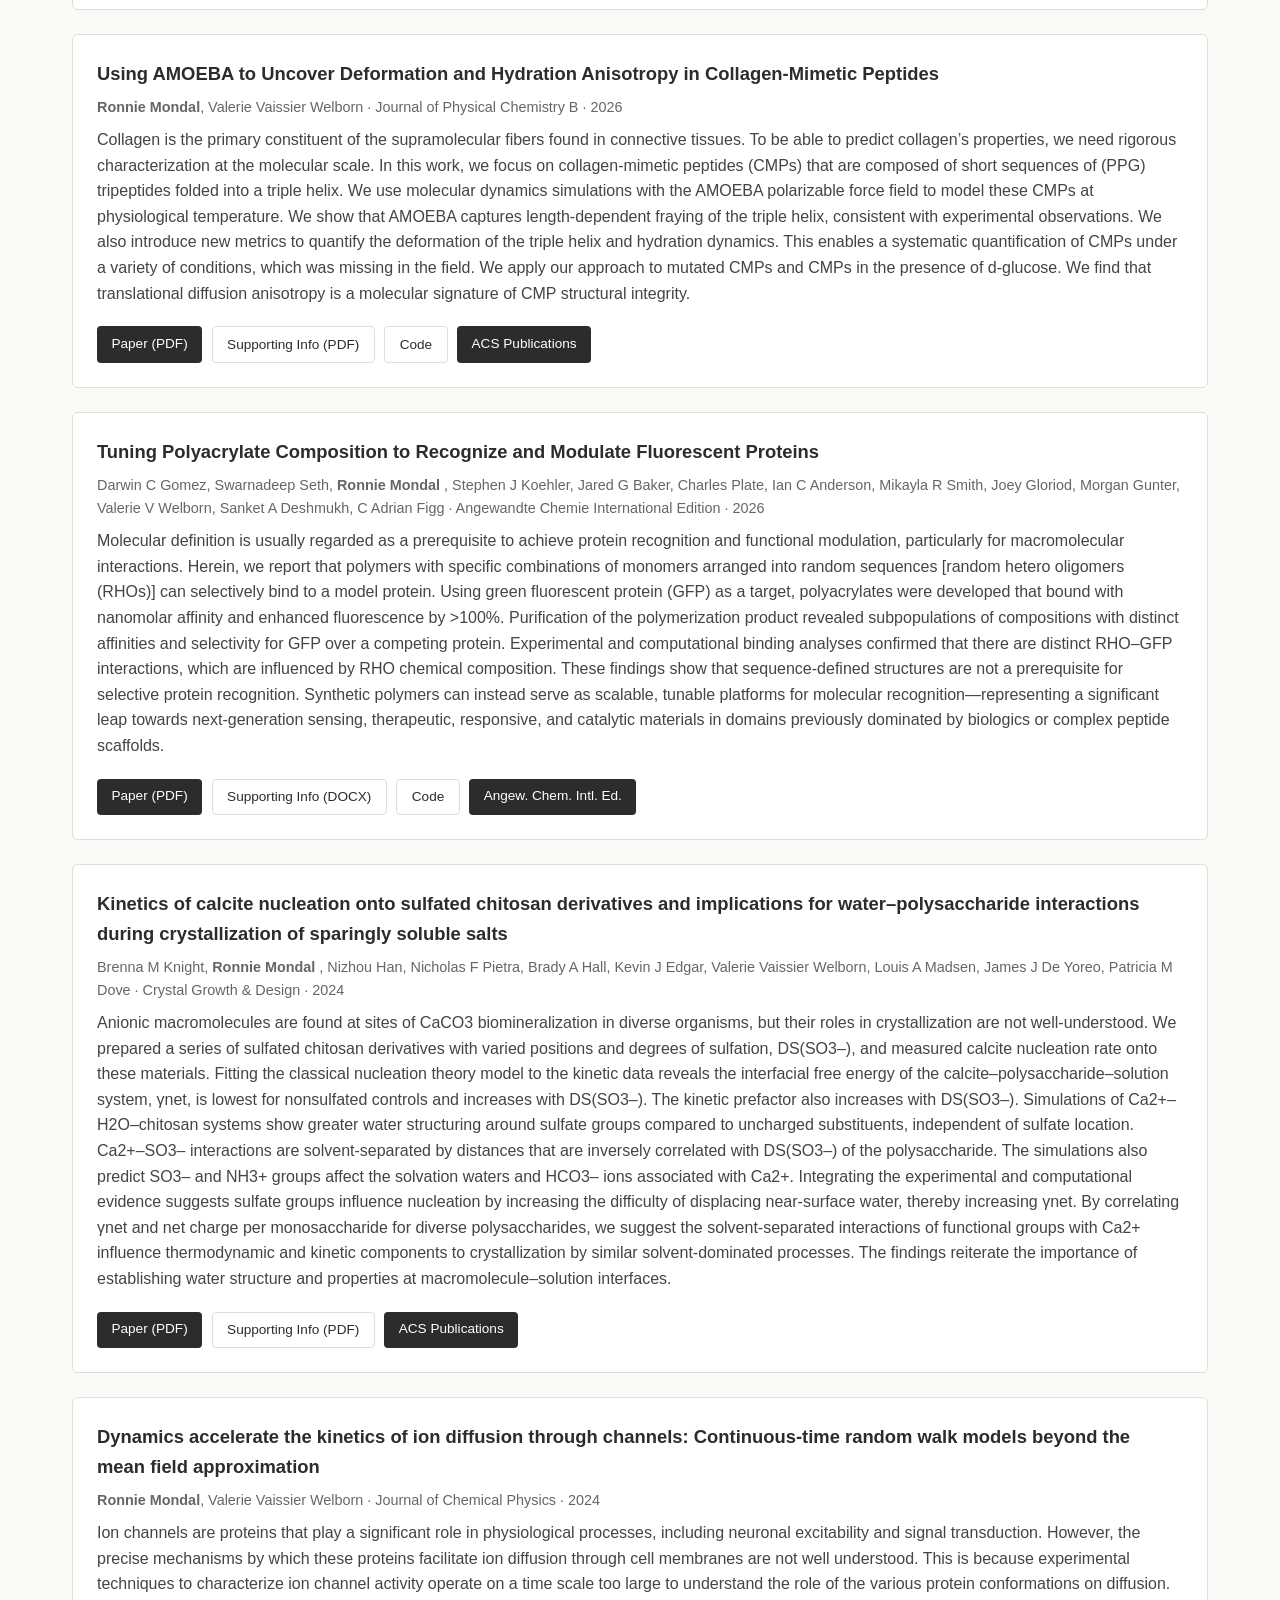
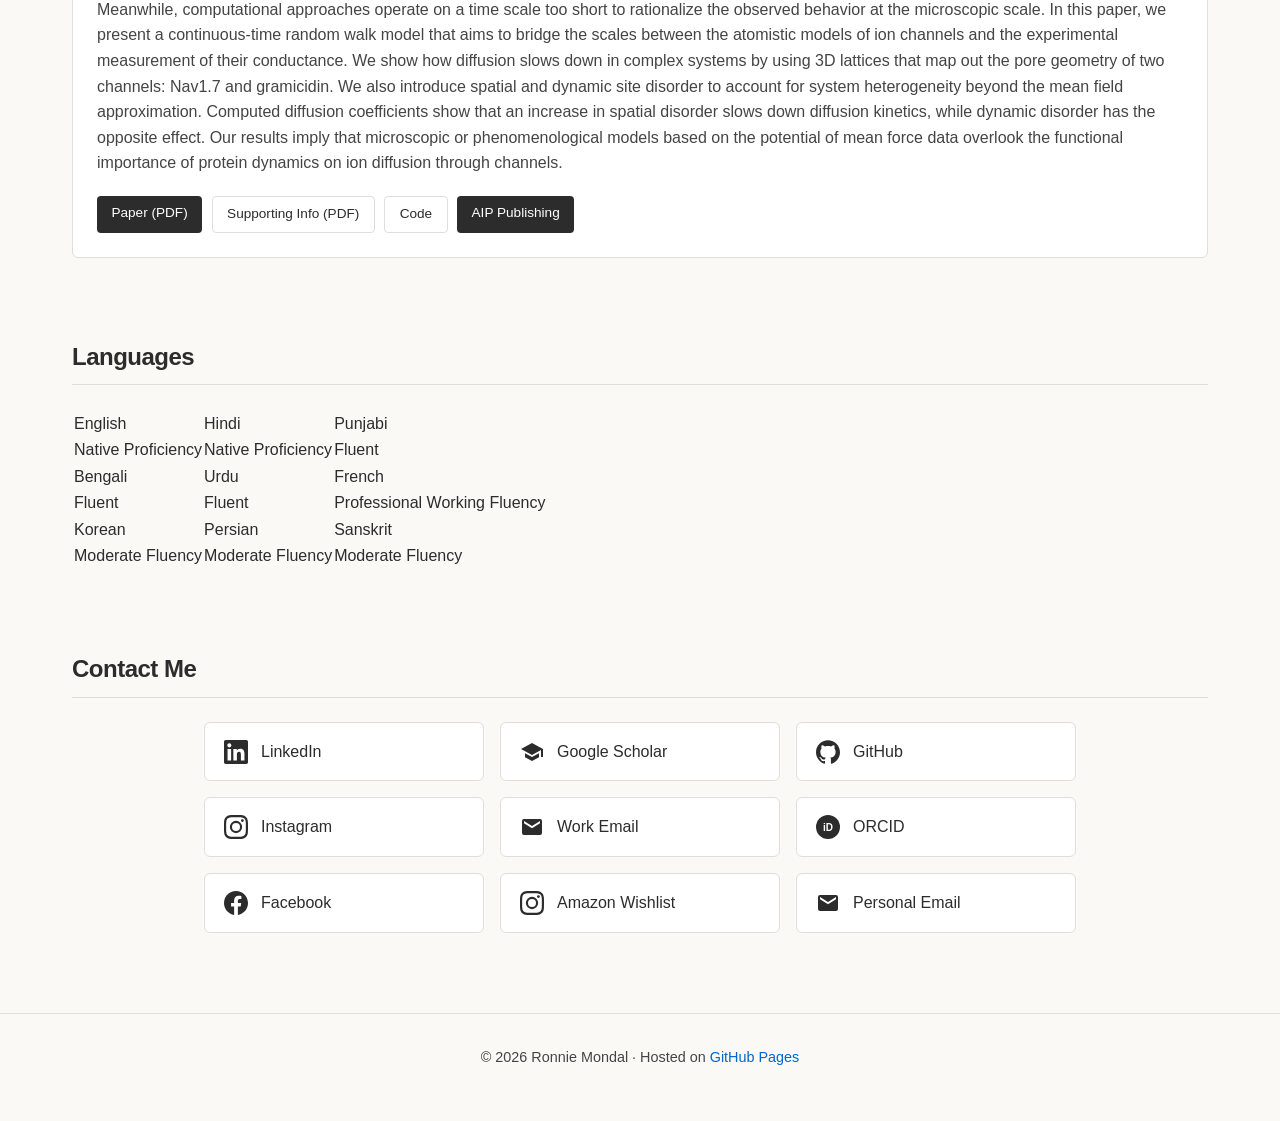
==== commit 60a5bc54: "Add language proficiency section to index.html" ====
--- a/index.html
+++ b/index.html
@@ -251,6 +251,61 @@
     </div>
   </section>
 
+  <!-- LANGUAGES -->
+  <section id="languages">
+    <h2>Languages</h2>
+    <div class="lang-table-wrapper">
+      <table class="lang-table">
+        <tbody>
+          <!-- Row 1: English, Hindi, and Template Cell -->
+          <tr>
+            <td>
+              <div class="lang-title">English</div>
+              <div class="lang-level">Native Proficiency</div>
+            </td>
+            <td>
+              <div class="lang-title">Hindi</div>
+              <div class="lang-level">Native Proficiency</div>
+            </td>
+            <td>
+              <div class="lang-title">Punjabi</div>
+              <div class="lang-level">Fluent</div>
+            </td>
+          </tr>
+          <tr>
+            <td>
+              <div class="lang-title">Bengali</div>
+              <div class="lang-level">Fluent</div>
+            </td>
+            <td>
+              <div class="lang-title">Urdu</div>
+              <div class="lang-level">Fluent</div>
+            </td>
+            <td>
+              <div class="lang-title">French</div>
+              <div class="lang-level">Professional Working Fluency</div>
+            </td>
+          </tr>
+          <tr>
+            <td>
+              <div class="lang-title">Korean</div>
+              <div class="lang-level">Moderate Fluency</div>
+            </td>
+            <td>
+              <div class="lang-title">Persian</div>
+              <div class="lang-level">Moderate Fluency</div>
+            </td>
+            <td>
+              <div class="lang-title">Sanskrit</div>
+              <div class="lang-level">Moderate Fluency</div>
+            </td>
+          </tr>
+        </tbody>
+      </table>
+    </div>
+  </section>
+  
+  
   <!-- CONTACT -->
   <section id="contact">
     <h2>Contact Me</h2>
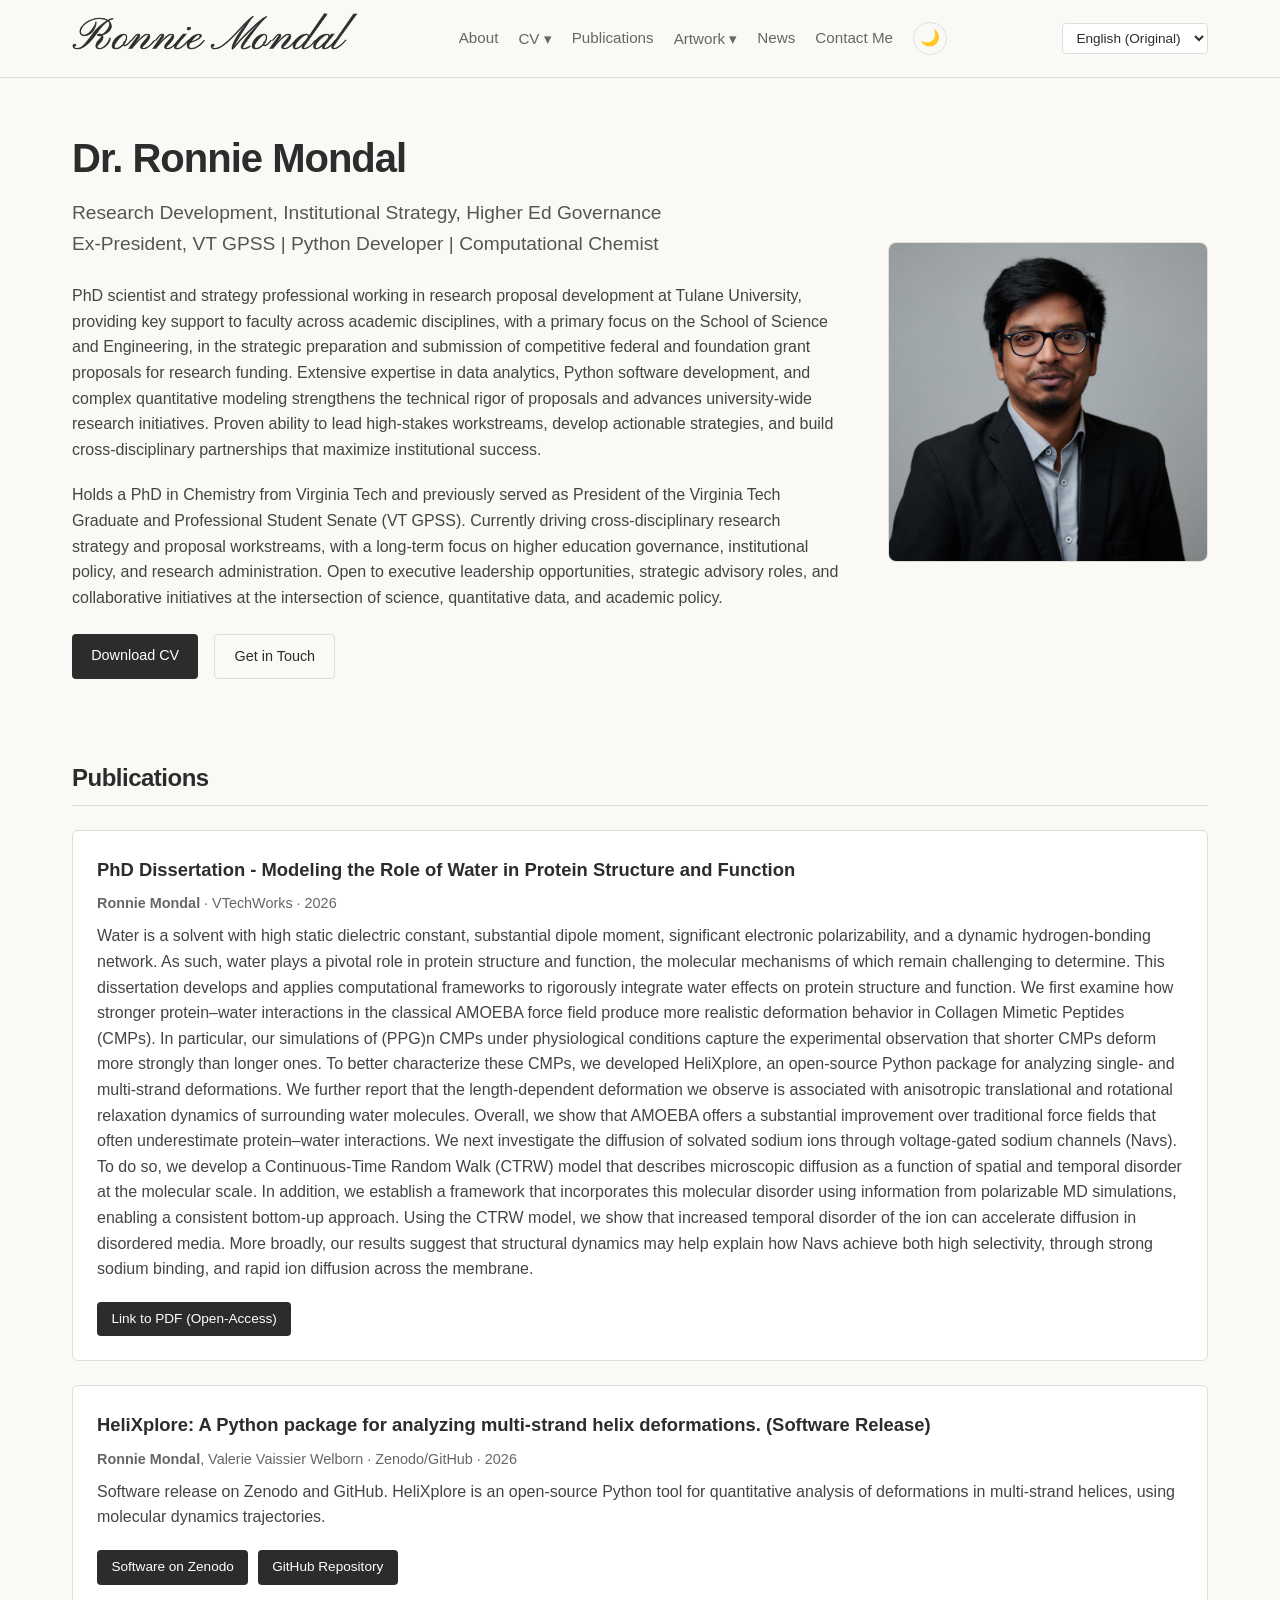
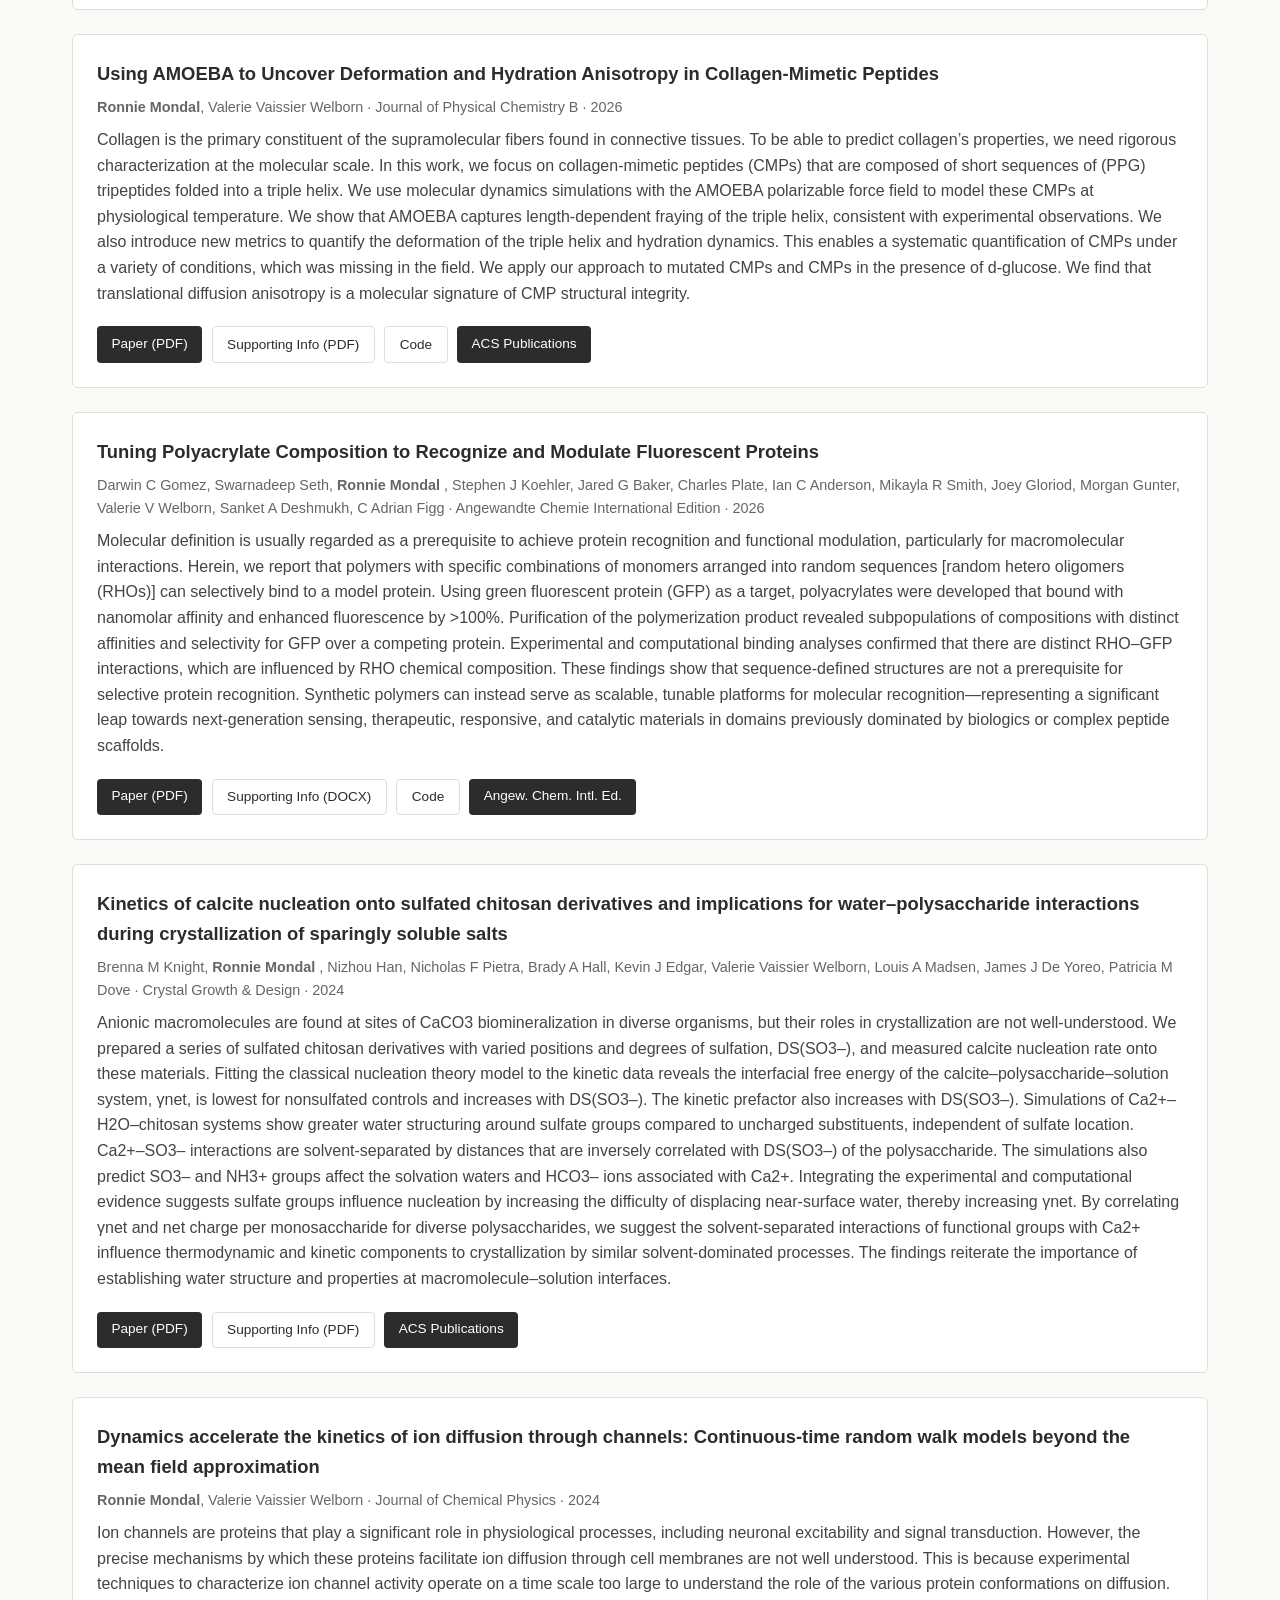
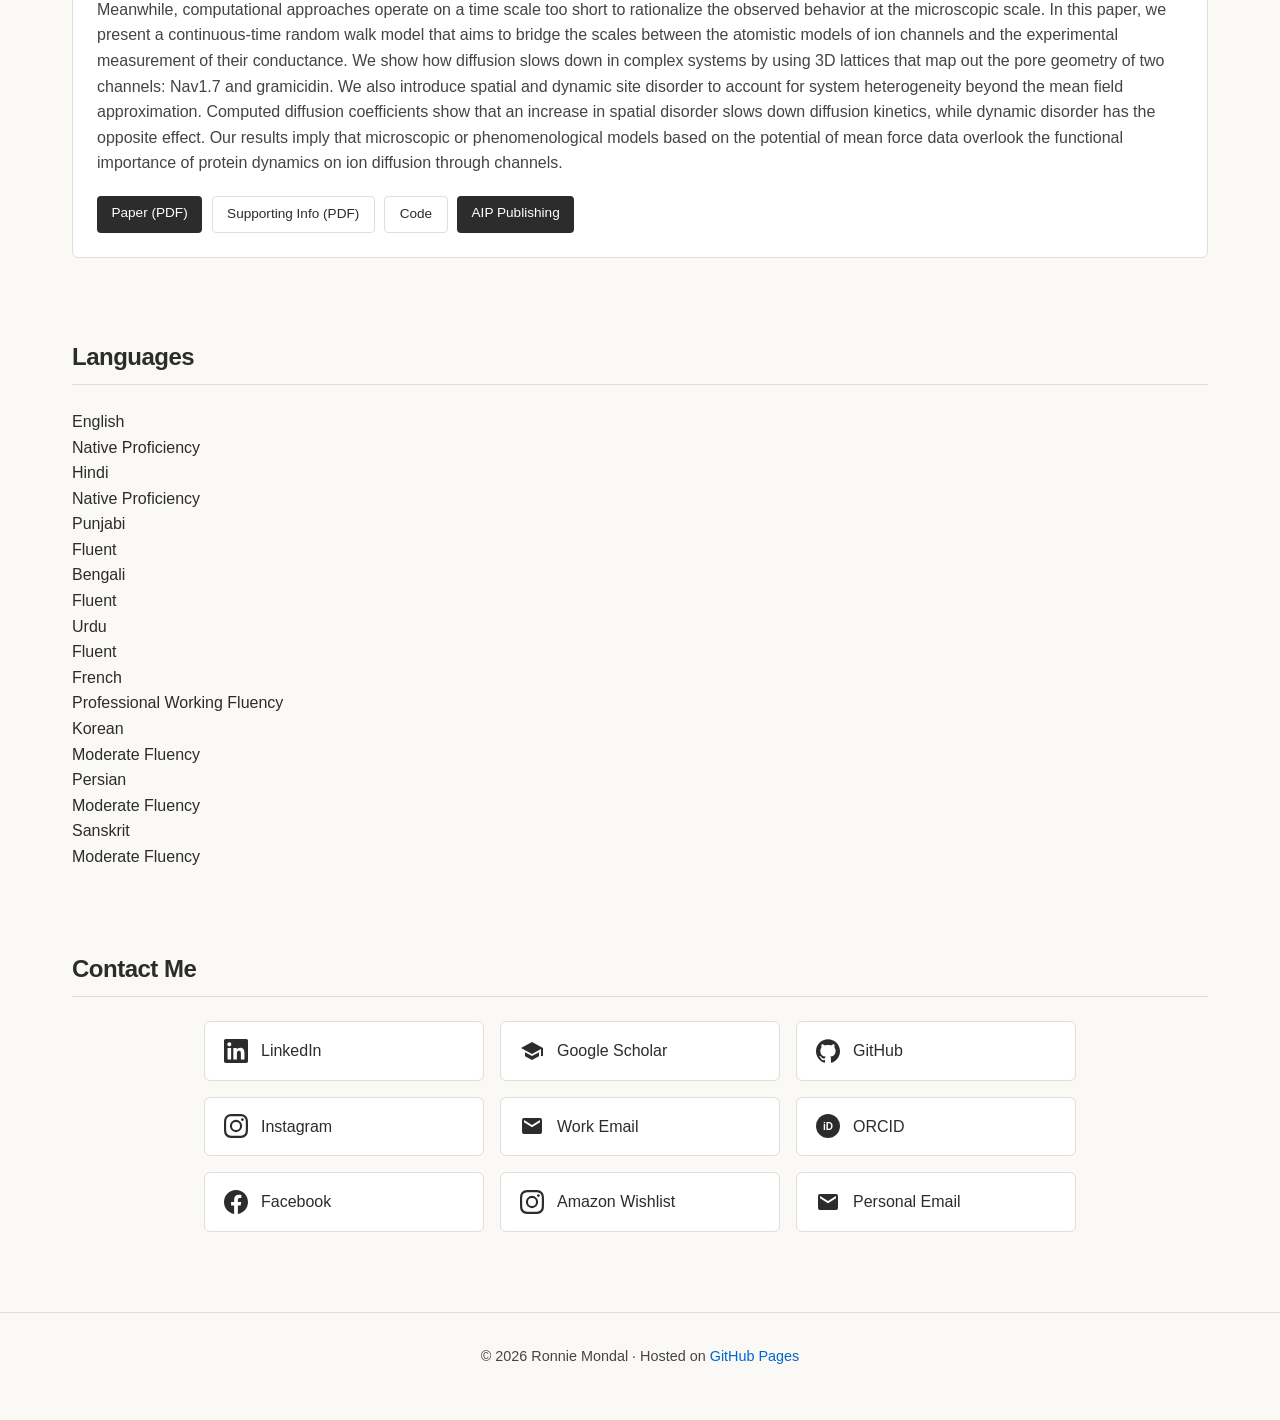
==== commit 6ae3c308: "Refactor language section to use card layout Replaced language table with a card-based layout for be" ====
--- a/index.html
+++ b/index.html
@@ -254,54 +254,43 @@
   <!-- LANGUAGES -->
   <section id="languages">
     <h2>Languages</h2>
-    <div class="lang-table-wrapper">
-      <table class="lang-table">
-        <tbody>
-          <!-- Row 1: English, Hindi, and Template Cell -->
-          <tr>
-            <td>
-              <div class="lang-title">English</div>
-              <div class="lang-level">Native Proficiency</div>
-            </td>
-            <td>
-              <div class="lang-title">Hindi</div>
-              <div class="lang-level">Native Proficiency</div>
-            </td>
-            <td>
-              <div class="lang-title">Punjabi</div>
-              <div class="lang-level">Fluent</div>
-            </td>
-          </tr>
-          <tr>
-            <td>
-              <div class="lang-title">Bengali</div>
-              <div class="lang-level">Fluent</div>
-            </td>
-            <td>
-              <div class="lang-title">Urdu</div>
-              <div class="lang-level">Fluent</div>
-            </td>
-            <td>
-              <div class="lang-title">French</div>
-              <div class="lang-level">Professional Working Fluency</div>
-            </td>
-          </tr>
-          <tr>
-            <td>
-              <div class="lang-title">Korean</div>
-              <div class="lang-level">Moderate Fluency</div>
-            </td>
-            <td>
-              <div class="lang-title">Persian</div>
-              <div class="lang-level">Moderate Fluency</div>
-            </td>
-            <td>
-              <div class="lang-title">Sanskrit</div>
-              <div class="lang-level">Moderate Fluency</div>
-            </td>
-          </tr>
-        </tbody>
-      </table>
+    <div class="lang-grid">
+      <div class="lang-card">
+        <div class="lang-title">English</div>
+        <div class="lang-level">Native Proficiency</div>
+      </div>
+      <div class="lang-card">
+        <div class="lang-title">Hindi</div>
+        <div class="lang-level">Native Proficiency</div>
+      </div>
+      <div class="lang-card">
+        <div class="lang-title">Punjabi</div>
+        <div class="lang-level">Fluent</div>
+      </div>
+      <div class="lang-card">
+        <div class="lang-title">Bengali</div>
+        <div class="lang-level">Fluent</div>
+      </div>
+      <div class="lang-card">
+        <div class="lang-title">Urdu</div>
+        <div class="lang-level">Fluent</div>
+      </div>
+      <div class="lang-card">
+        <div class="lang-title">French</div>
+        <div class="lang-level">Professional Working Fluency</div>
+      </div>
+      <div class="lang-card">
+        <div class="lang-title">Korean</div>
+        <div class="lang-level">Moderate Fluency</div>
+      </div>
+      <div class="lang-card">
+        <div class="lang-title">Persian</div>
+        <div class="lang-level">Moderate Fluency</div>
+      </div>
+      <div class="lang-card">
+        <div class="lang-title">Sanskrit</div>
+        <div class="lang-level">Moderate Fluency</div>
+      </div>
     </div>
   </section>
   
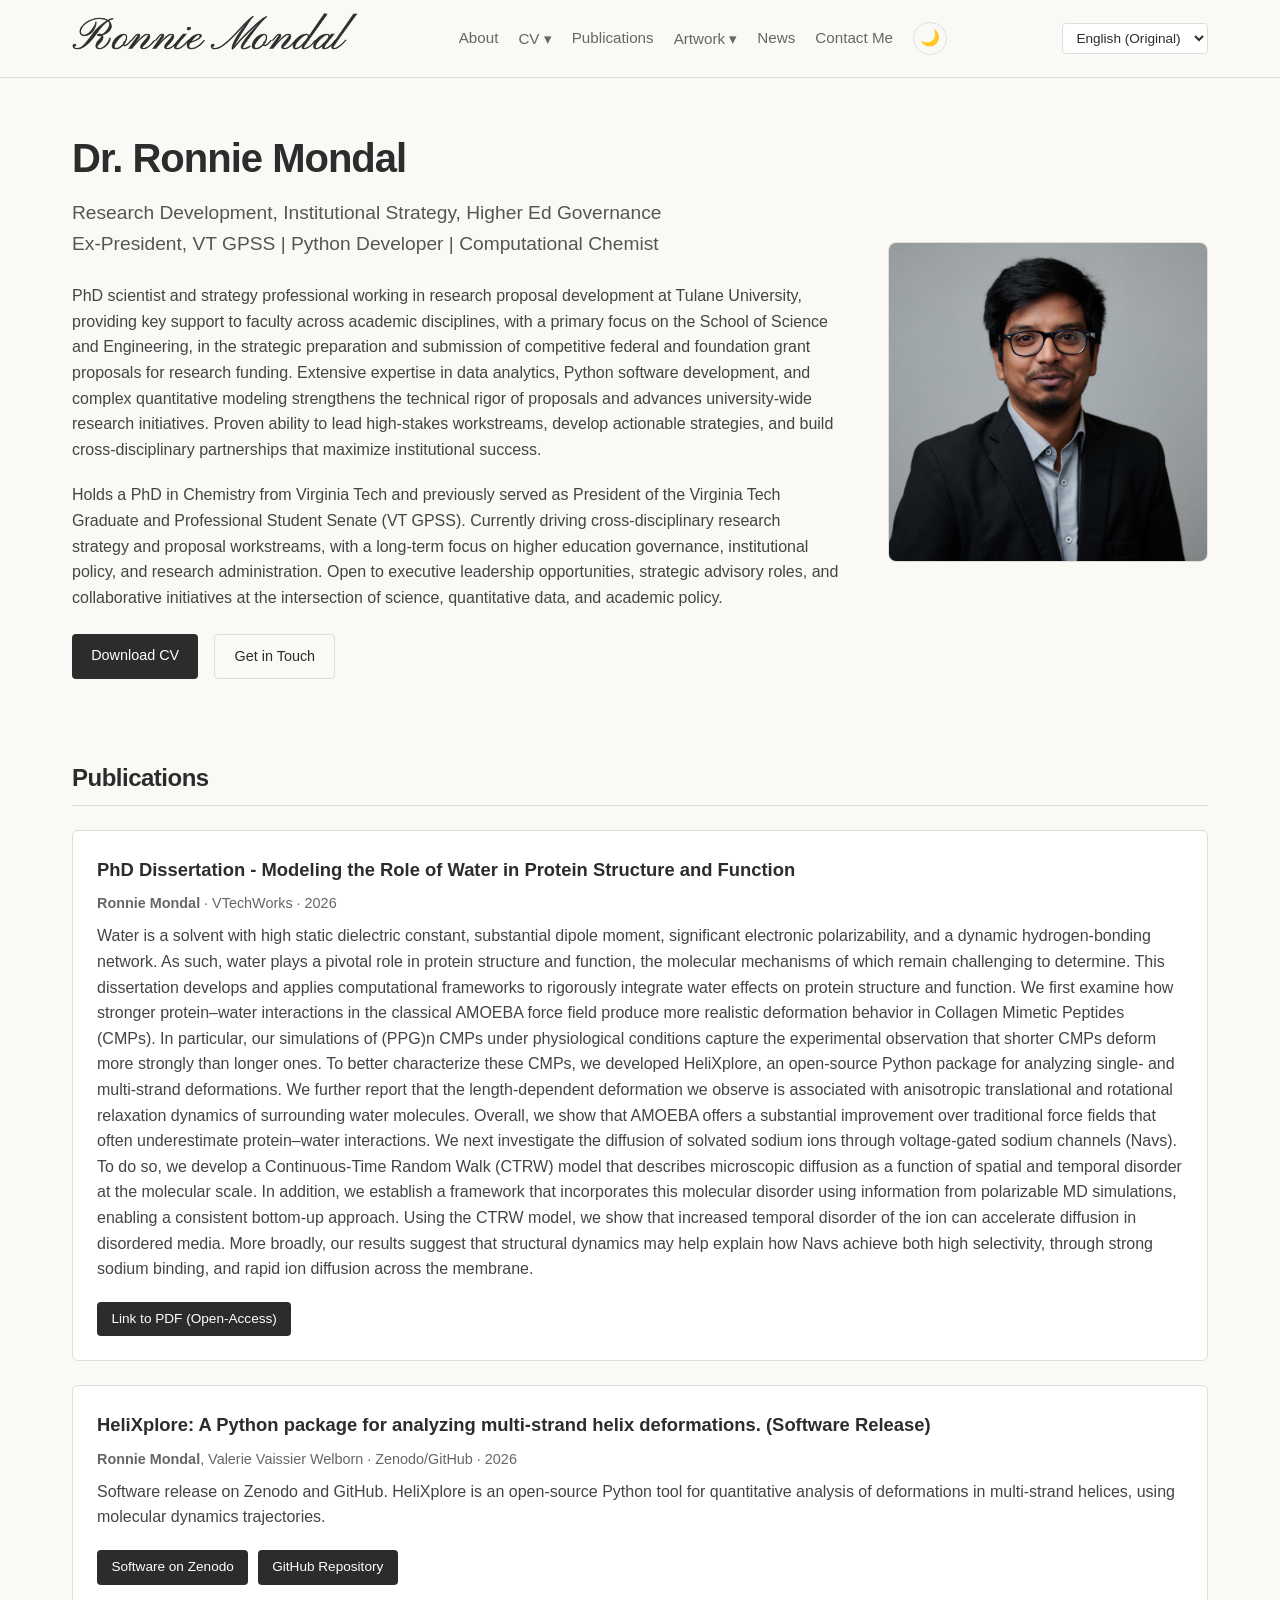
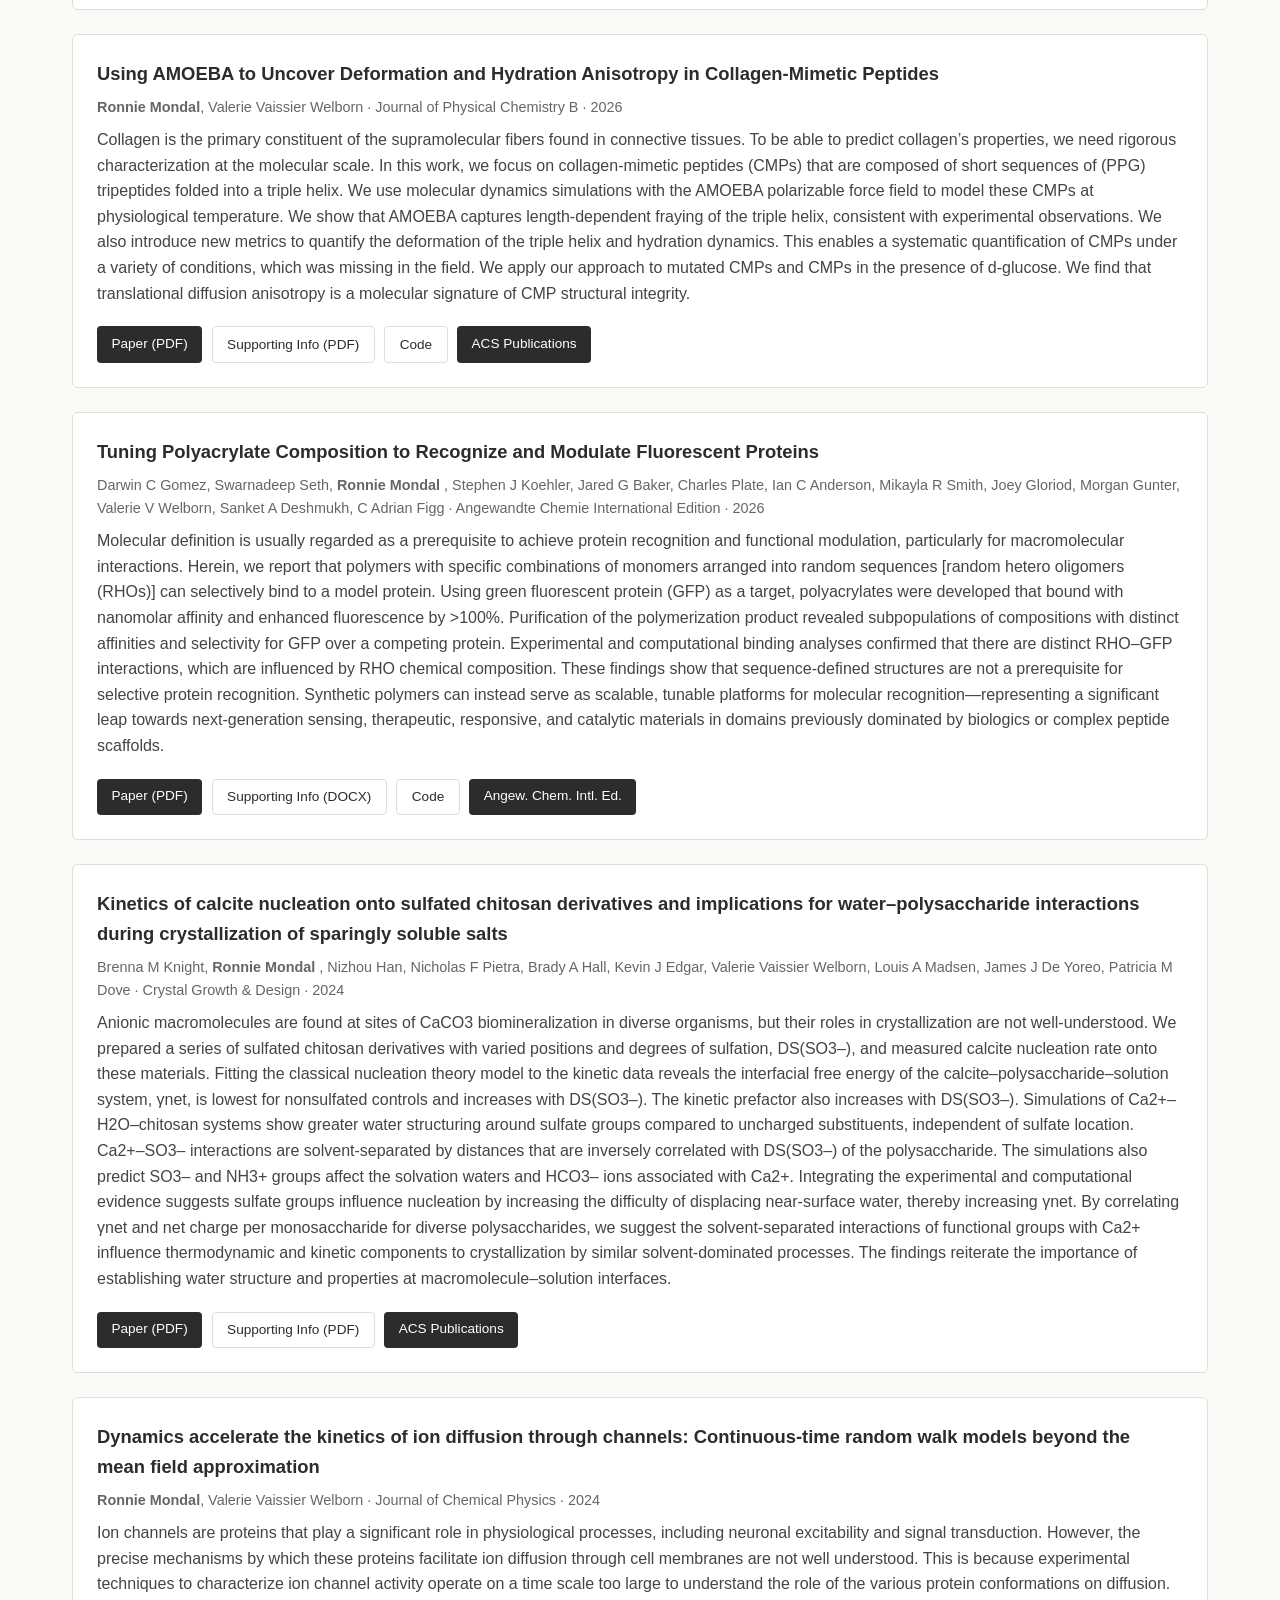
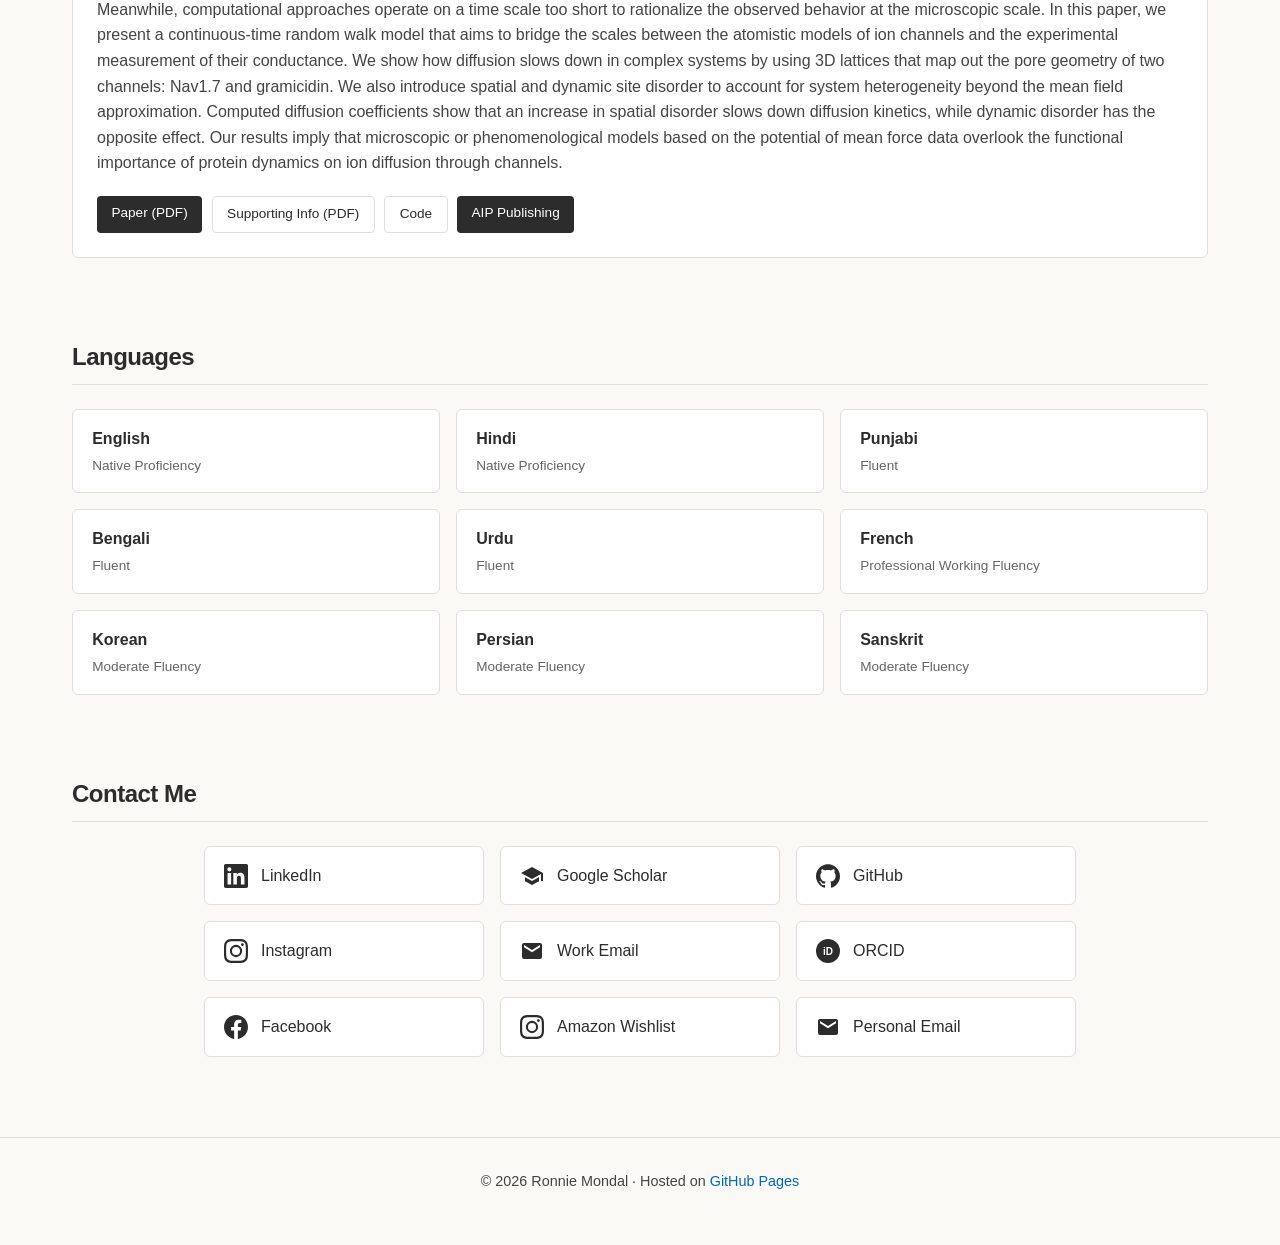
==== commit 86ae38bc: "Add language grid and card styles to index.html Added styling for language grid and cards." ====
--- a/index.html
+++ b/index.html
@@ -121,6 +121,30 @@
 #lang-select{font-family:inherit;font-size:.85rem;padding:.4rem .6rem;border:1px solid var(--border-color);border-radius:4px;background:var(--card-bg);color:var(--text-color);cursor:pointer}
 #lang-select{position:relative;z-index:60;pointer-events:auto}
 #google_translate_element{pointer-events:none}
+/* Languages Grid Styling - Formatted to match Contact section cards */
+.lang-grid {
+  display: grid;
+  grid-template-columns: repeat(3, 1fr);
+  gap: 1rem;}
+.lang-card {
+  padding: 1rem 1.2rem;
+  background: var(--card-bg);
+  border: 1px solid var(--border-color);
+  border-radius: 6px;
+  transition: var(--transition);}
+.lang-card:hover {
+  border-color: var(--accent-color);}
+.lang-title {
+  font-weight: 600;
+  font-size: 1rem;
+  color: var(--text-color);
+  margin-bottom: 0.2rem;}
+.lang-level {
+  font-size: 0.85rem;
+  color: #666;}
+@media (max-width: 700px) {
+  .lang-grid {
+    grid-template-columns: 1fr;}}
 </style>
 <link rel="stylesheet" href="theme.css">
 </head>
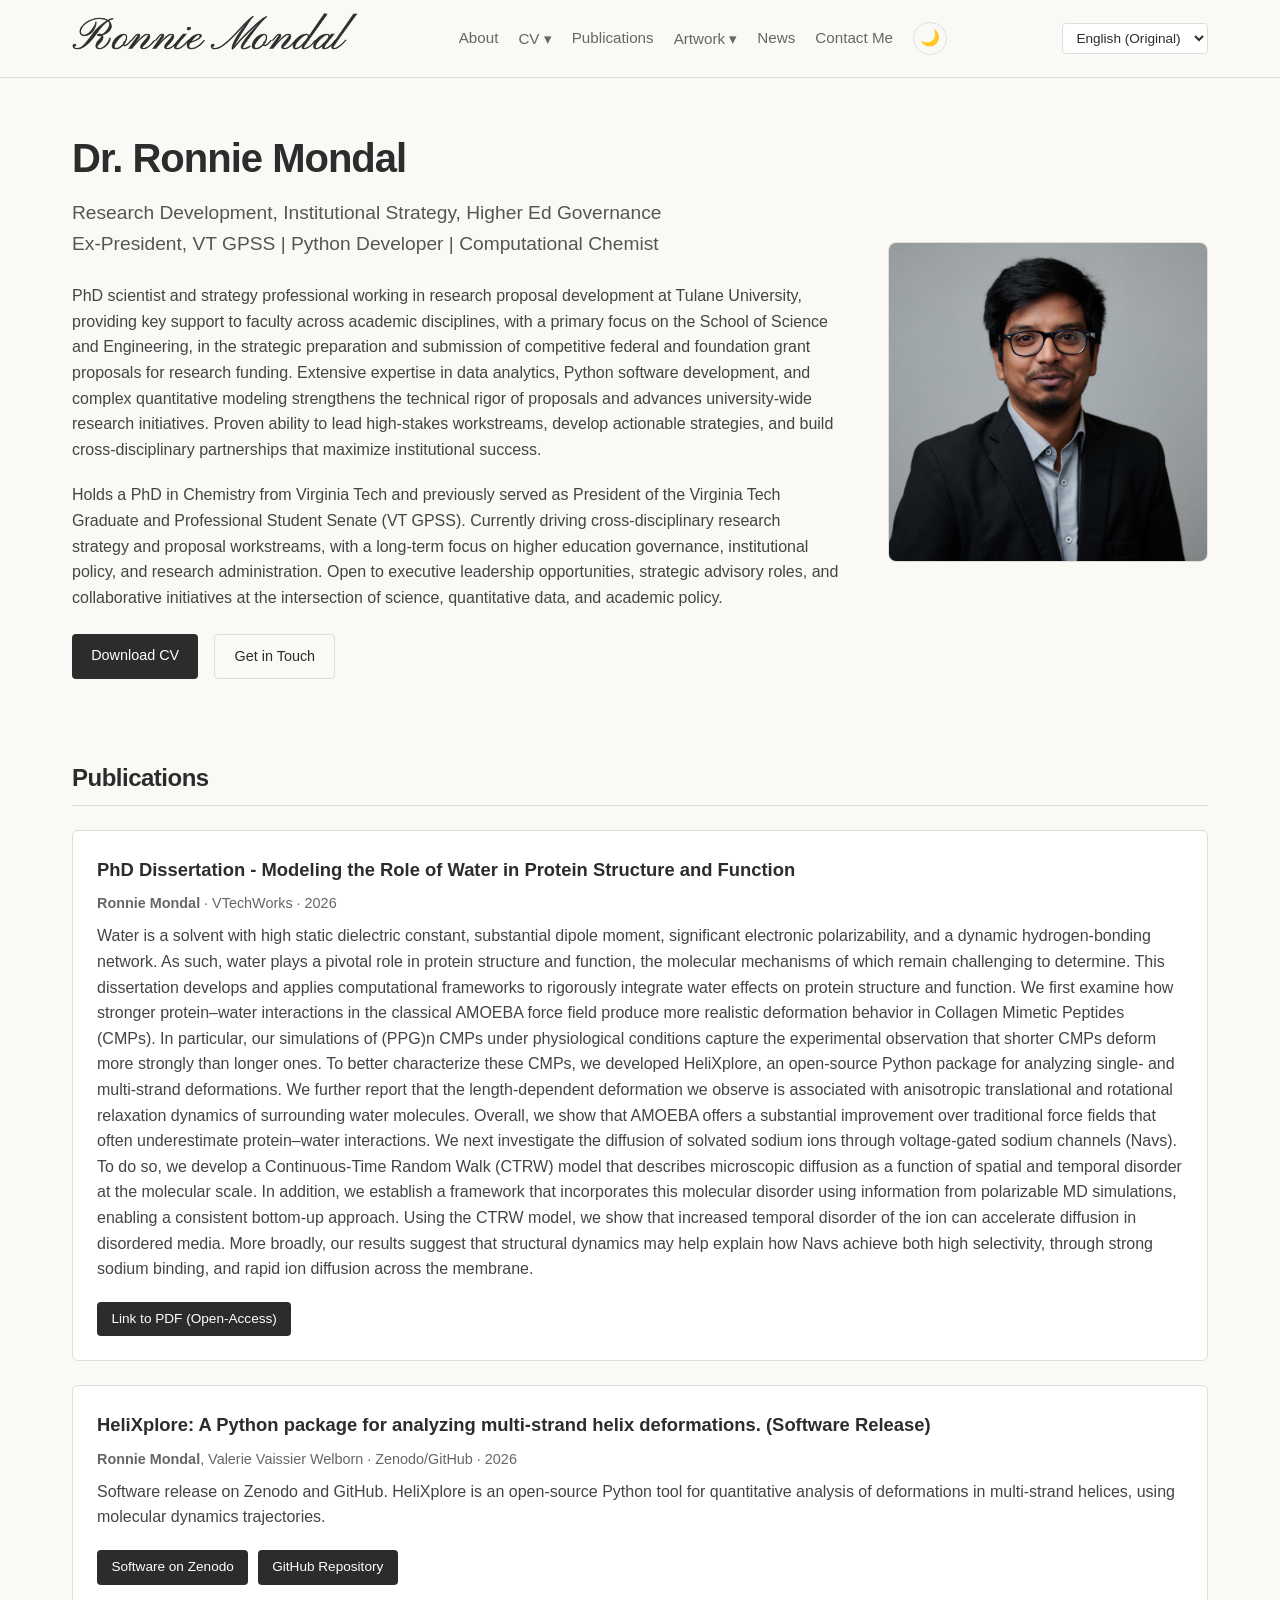
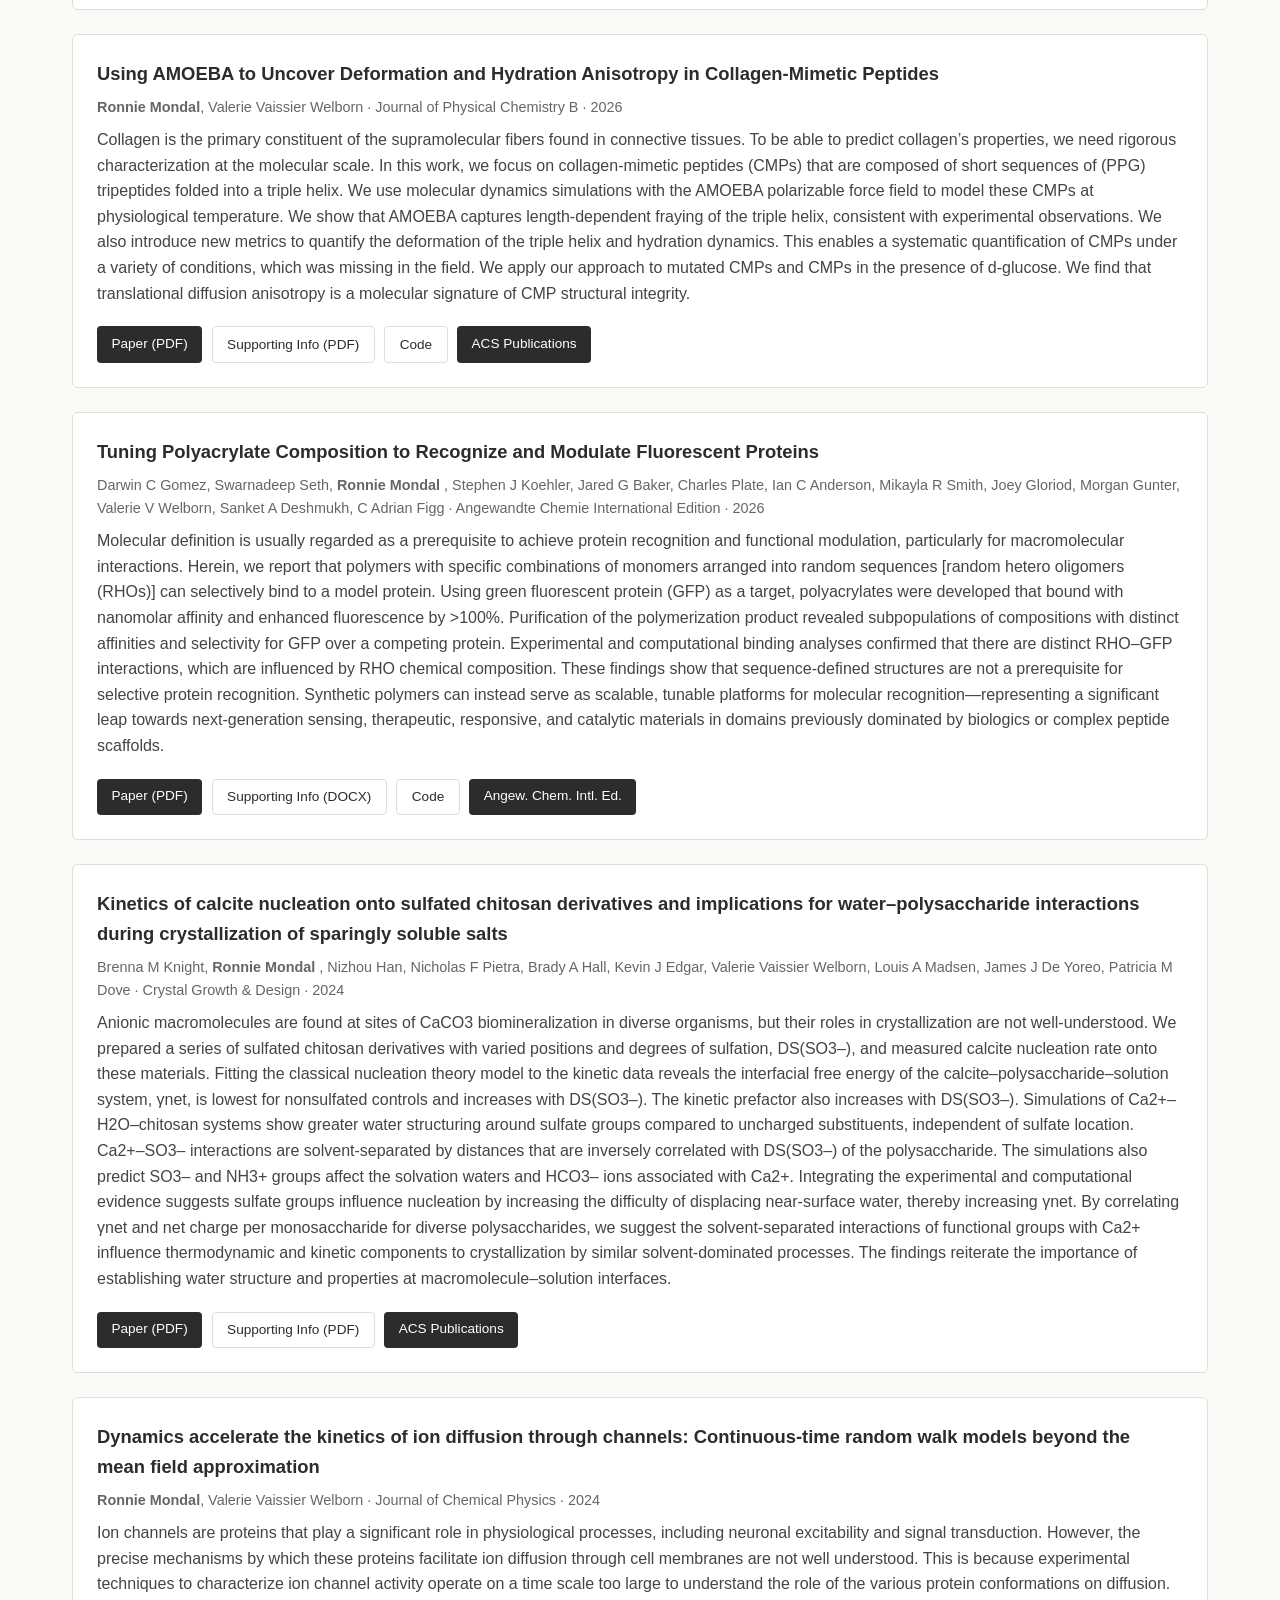
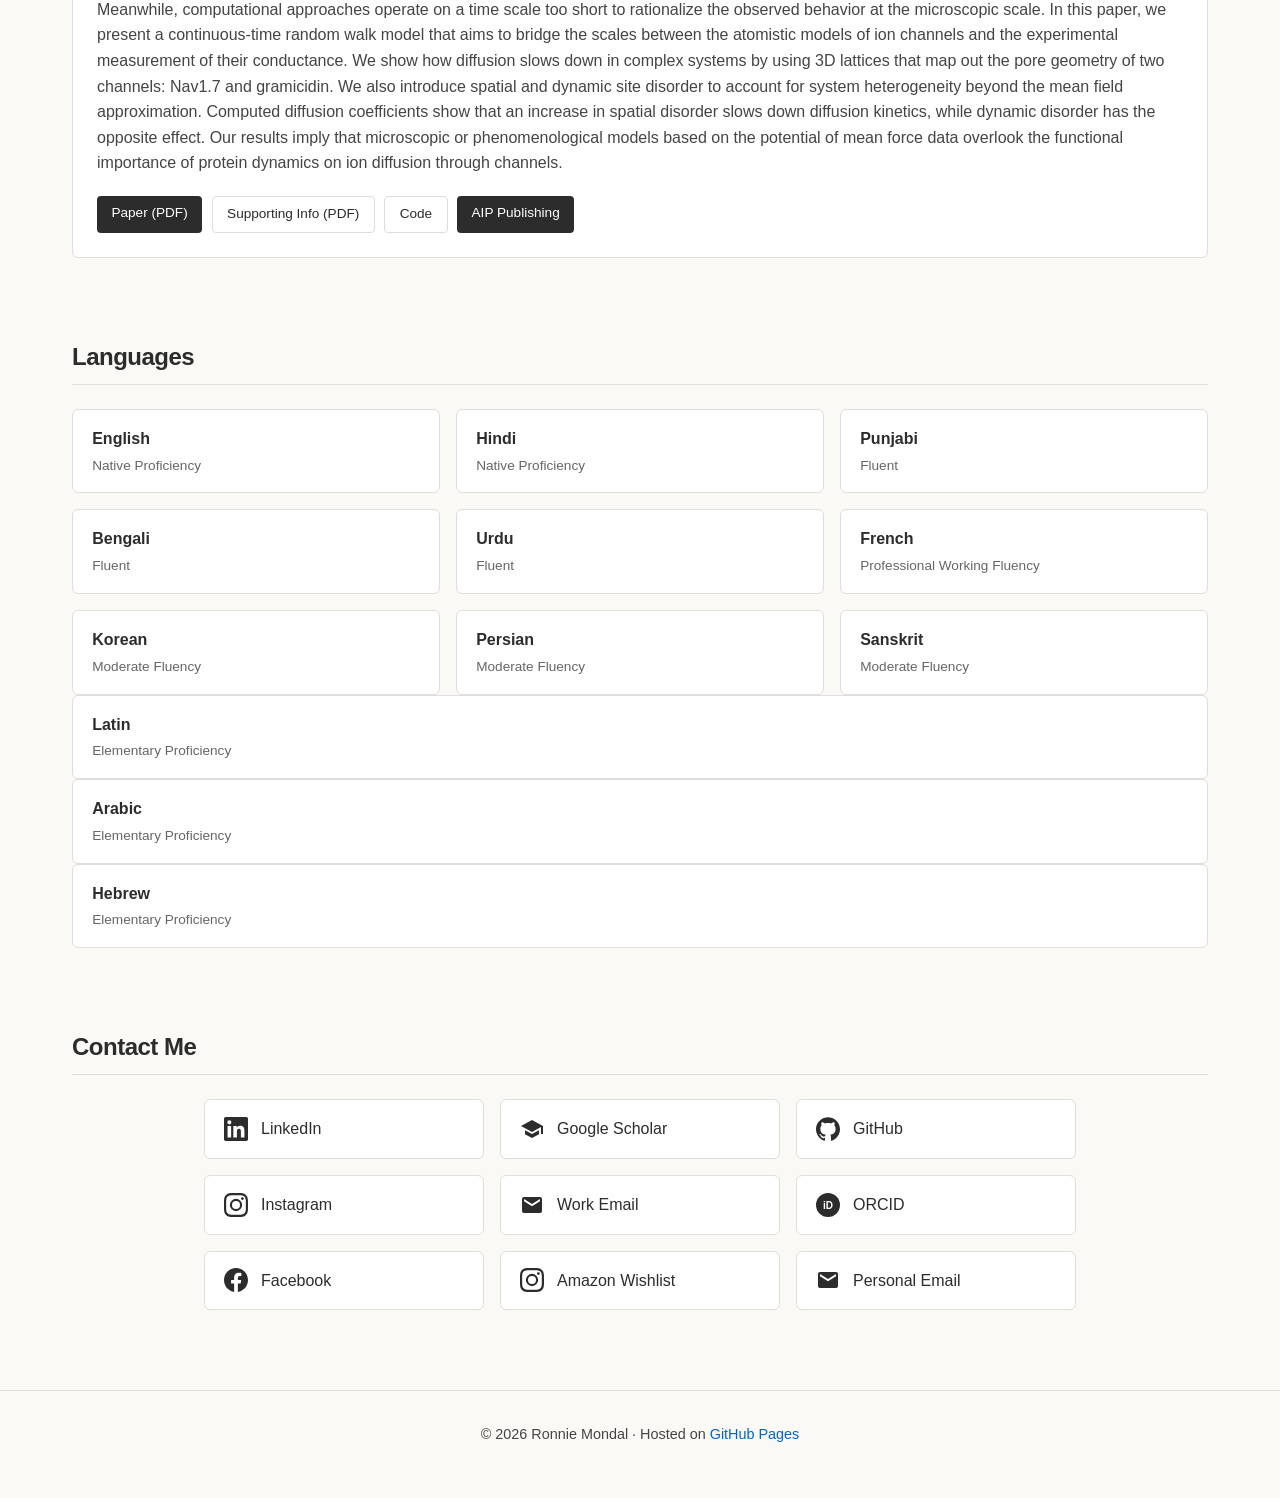
==== commit b653729a: "Add language cards for Latin, Arabic, and Hebrew" ====
--- a/index.html
+++ b/index.html
@@ -315,6 +315,18 @@
         <div class="lang-title">Sanskrit</div>
         <div class="lang-level">Moderate Fluency</div>
       </div>
+        </div>
+        <div class="lang-card">
+      <div class="lang-title">Latin</div>
+      <div class="lang-level">Elementary Proficiency</div>
+    </div>
+    <div class="lang-card">
+      <div class="lang-title">Arabic</div>
+      <div class="lang-level">Elementary Proficiency</div>
+    </div>
+    <div class="lang-card">
+      <div class="lang-title">Hebrew</div>
+      <div class="lang-level">Elementary Proficiency</div>
     </div>
   </section>
   
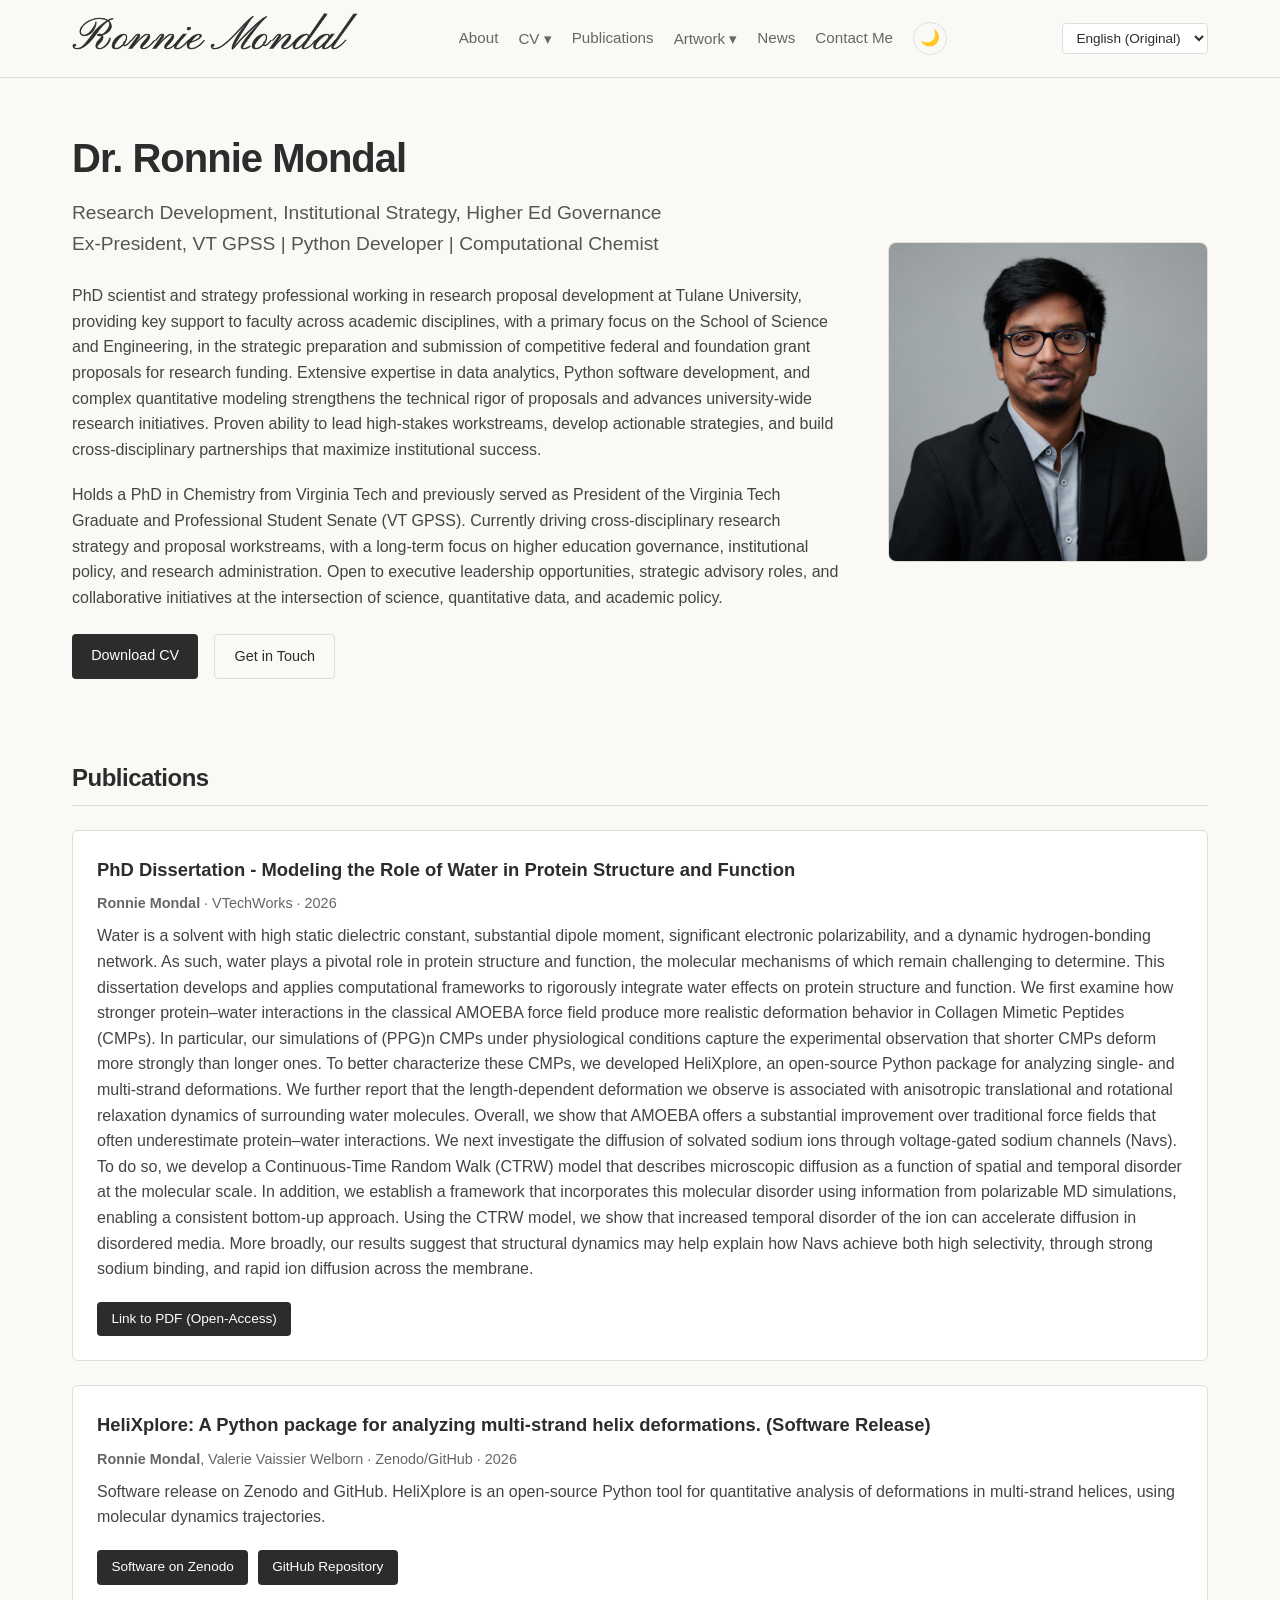
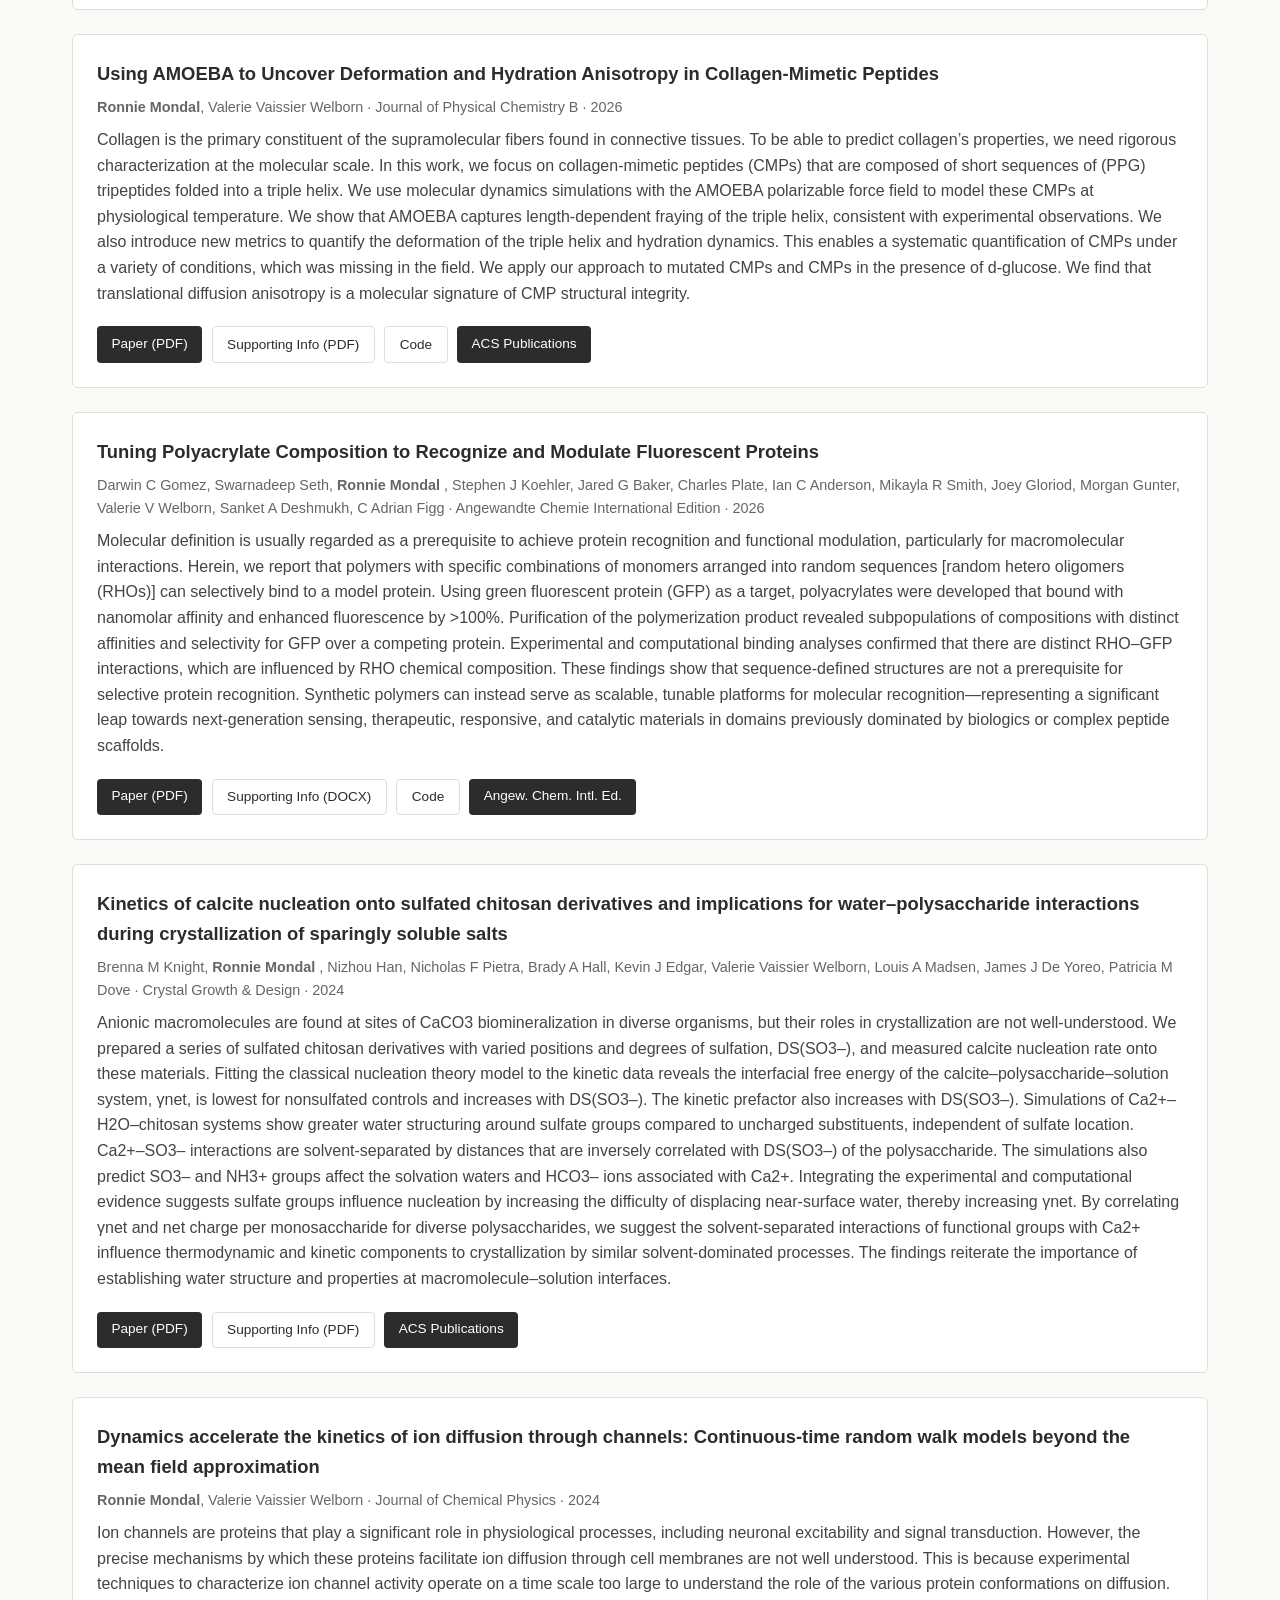
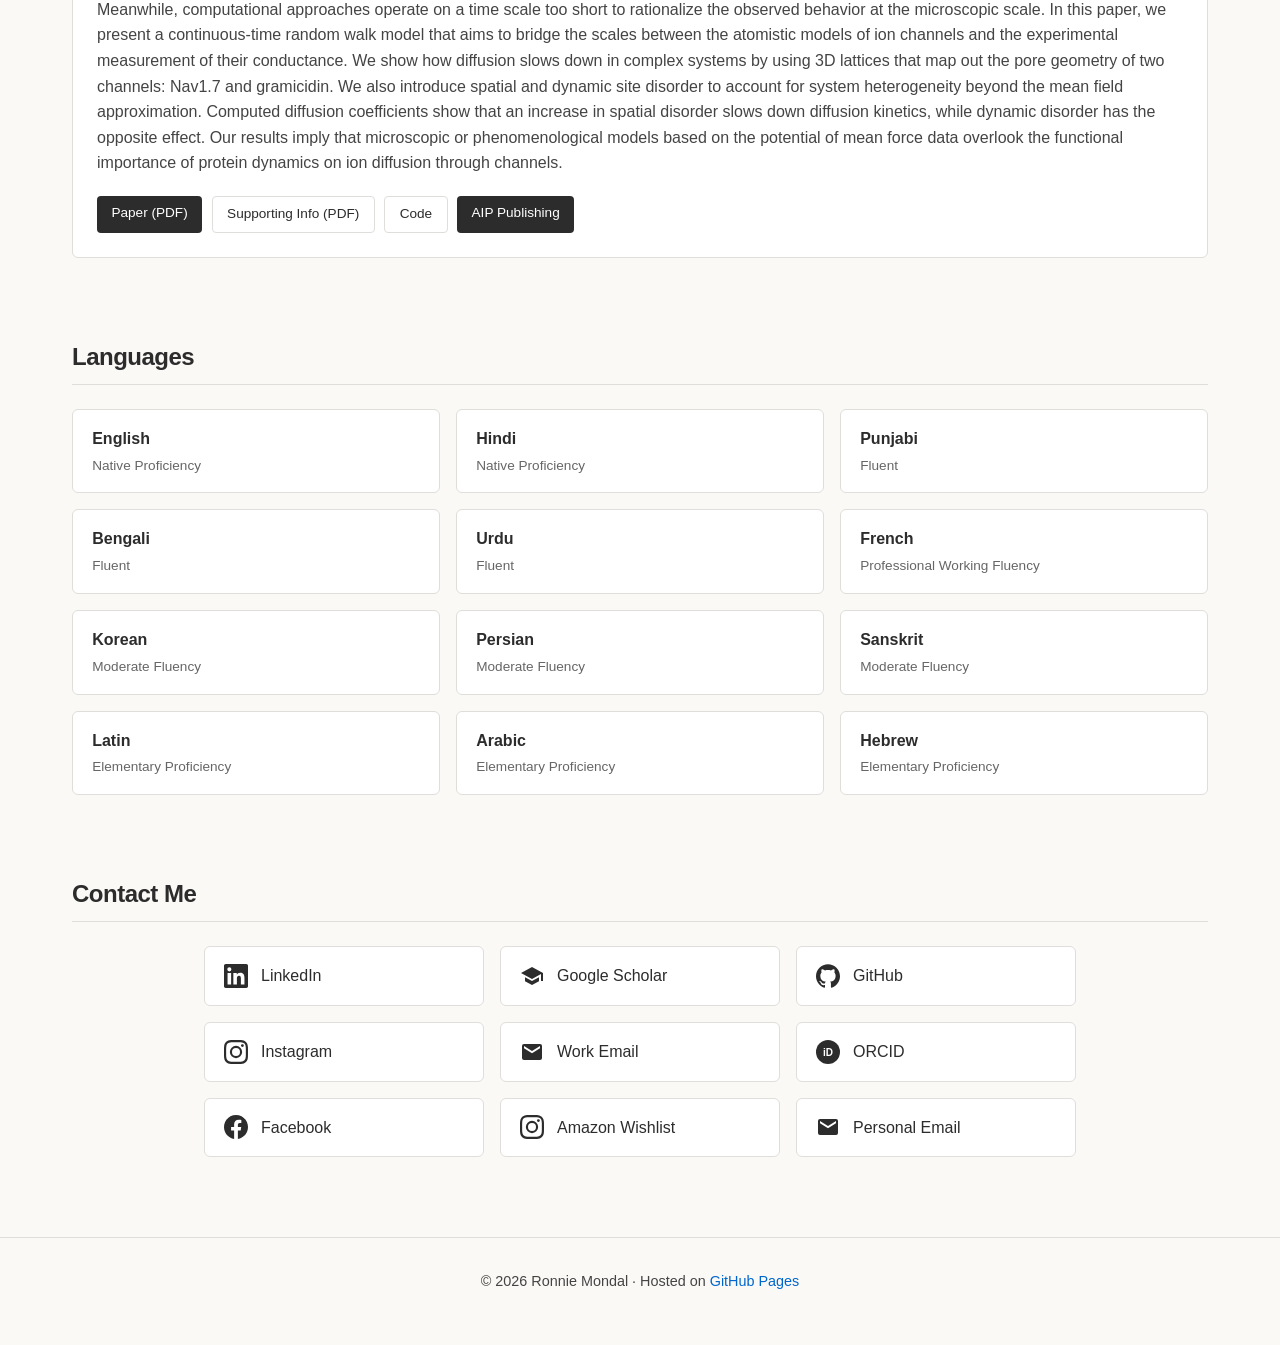
==== commit c7f7bfda: "Fix HTML structure and add comment for new row Removed an unnecessary closing div tag and added a co" ====
--- a/index.html
+++ b/index.html
@@ -315,7 +315,6 @@
         <div class="lang-title">Sanskrit</div>
         <div class="lang-level">Moderate Fluency</div>
       </div>
-        </div>
         <div class="lang-card">
       <div class="lang-title">Latin</div>
       <div class="lang-level">Elementary Proficiency</div>
@@ -327,6 +326,8 @@
     <div class="lang-card">
       <div class="lang-title">Hebrew</div>
       <div class="lang-level">Elementary Proficiency</div>
+    </div>
+    <!-- insert new row before this comment -->
     </div>
   </section>
   
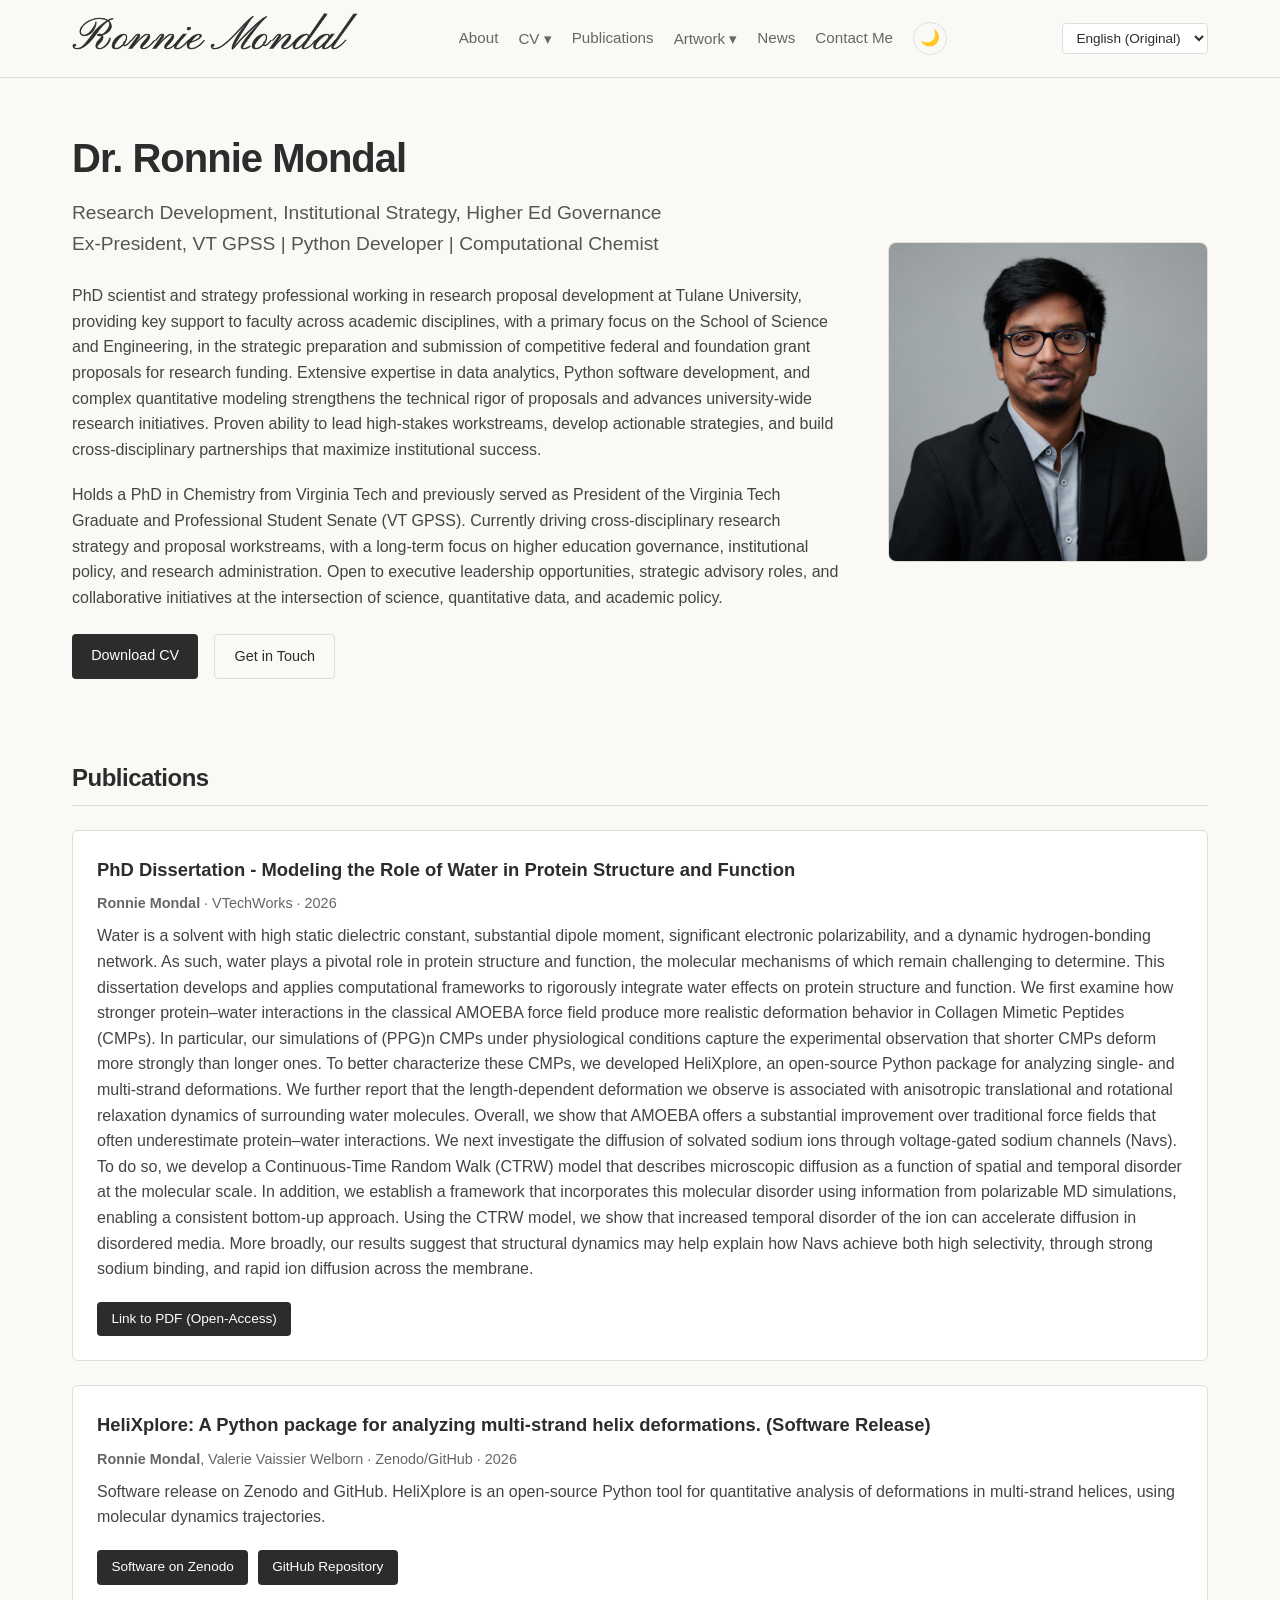
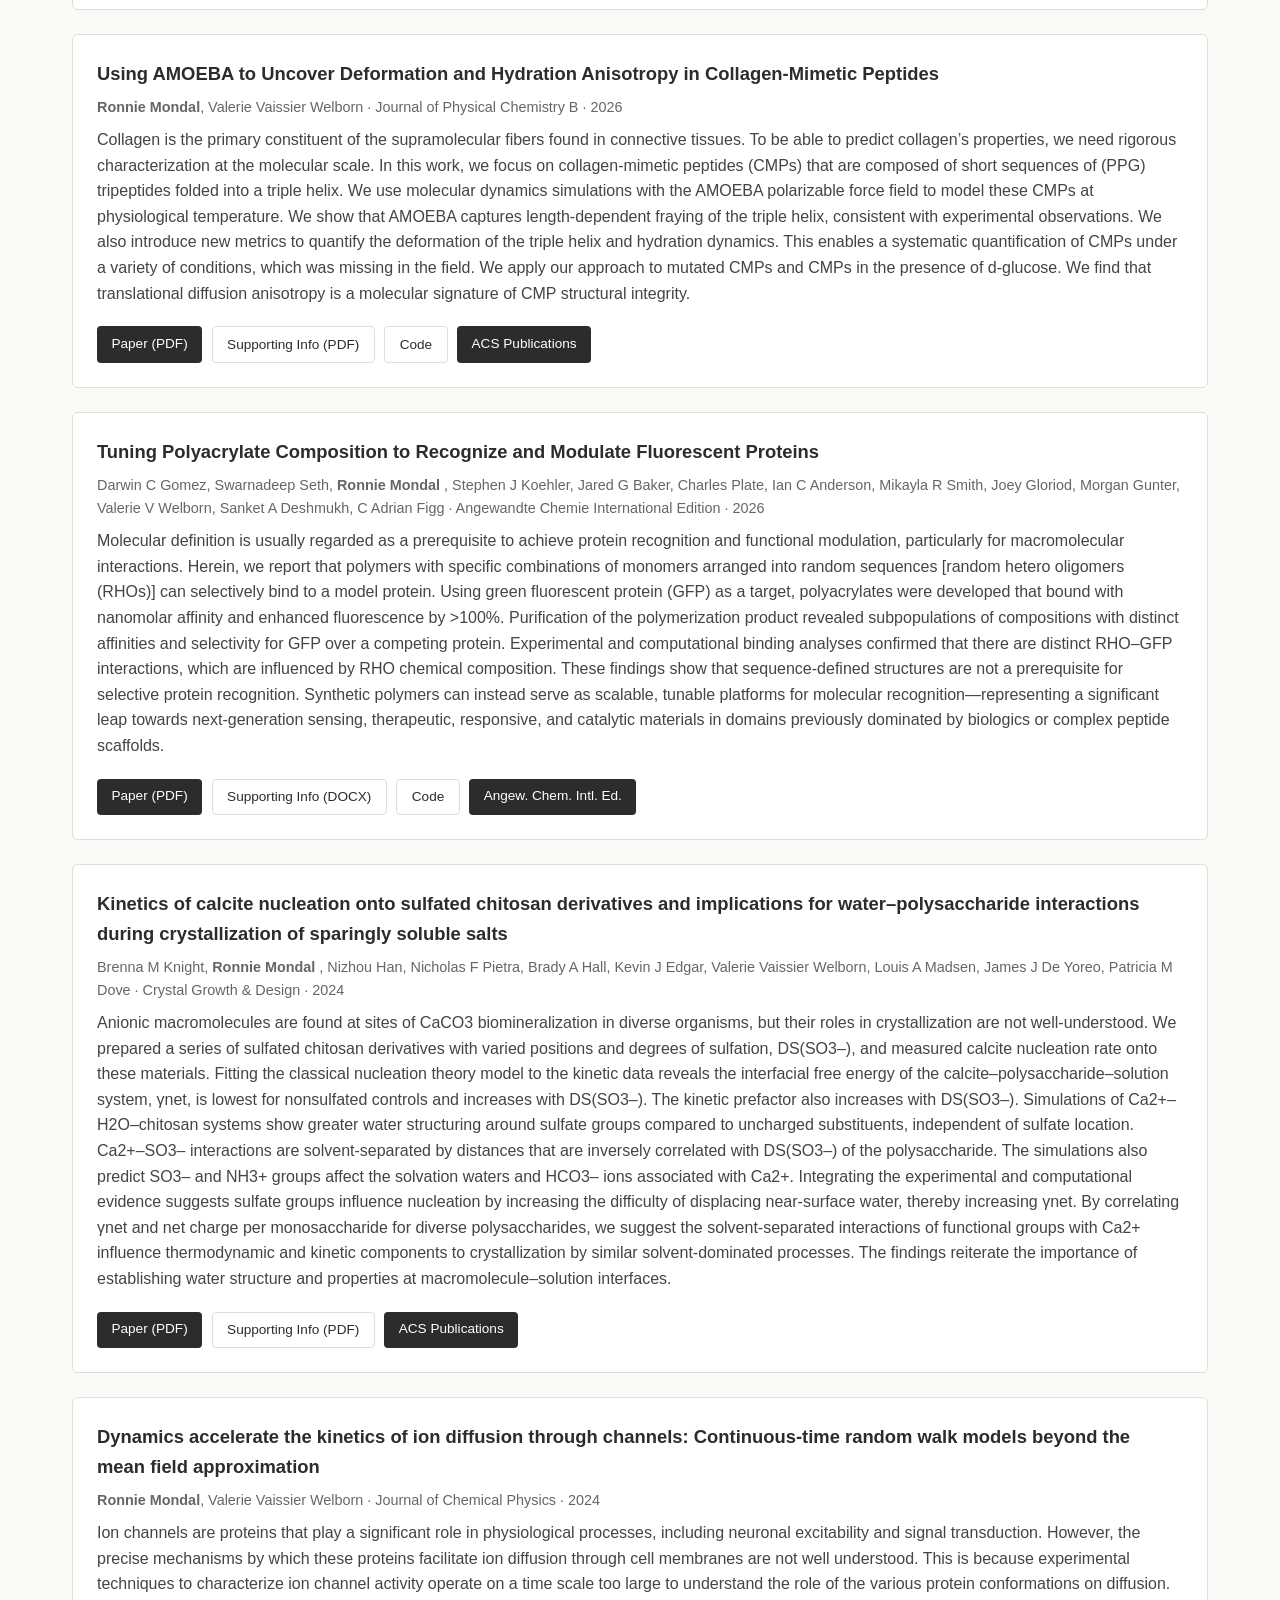
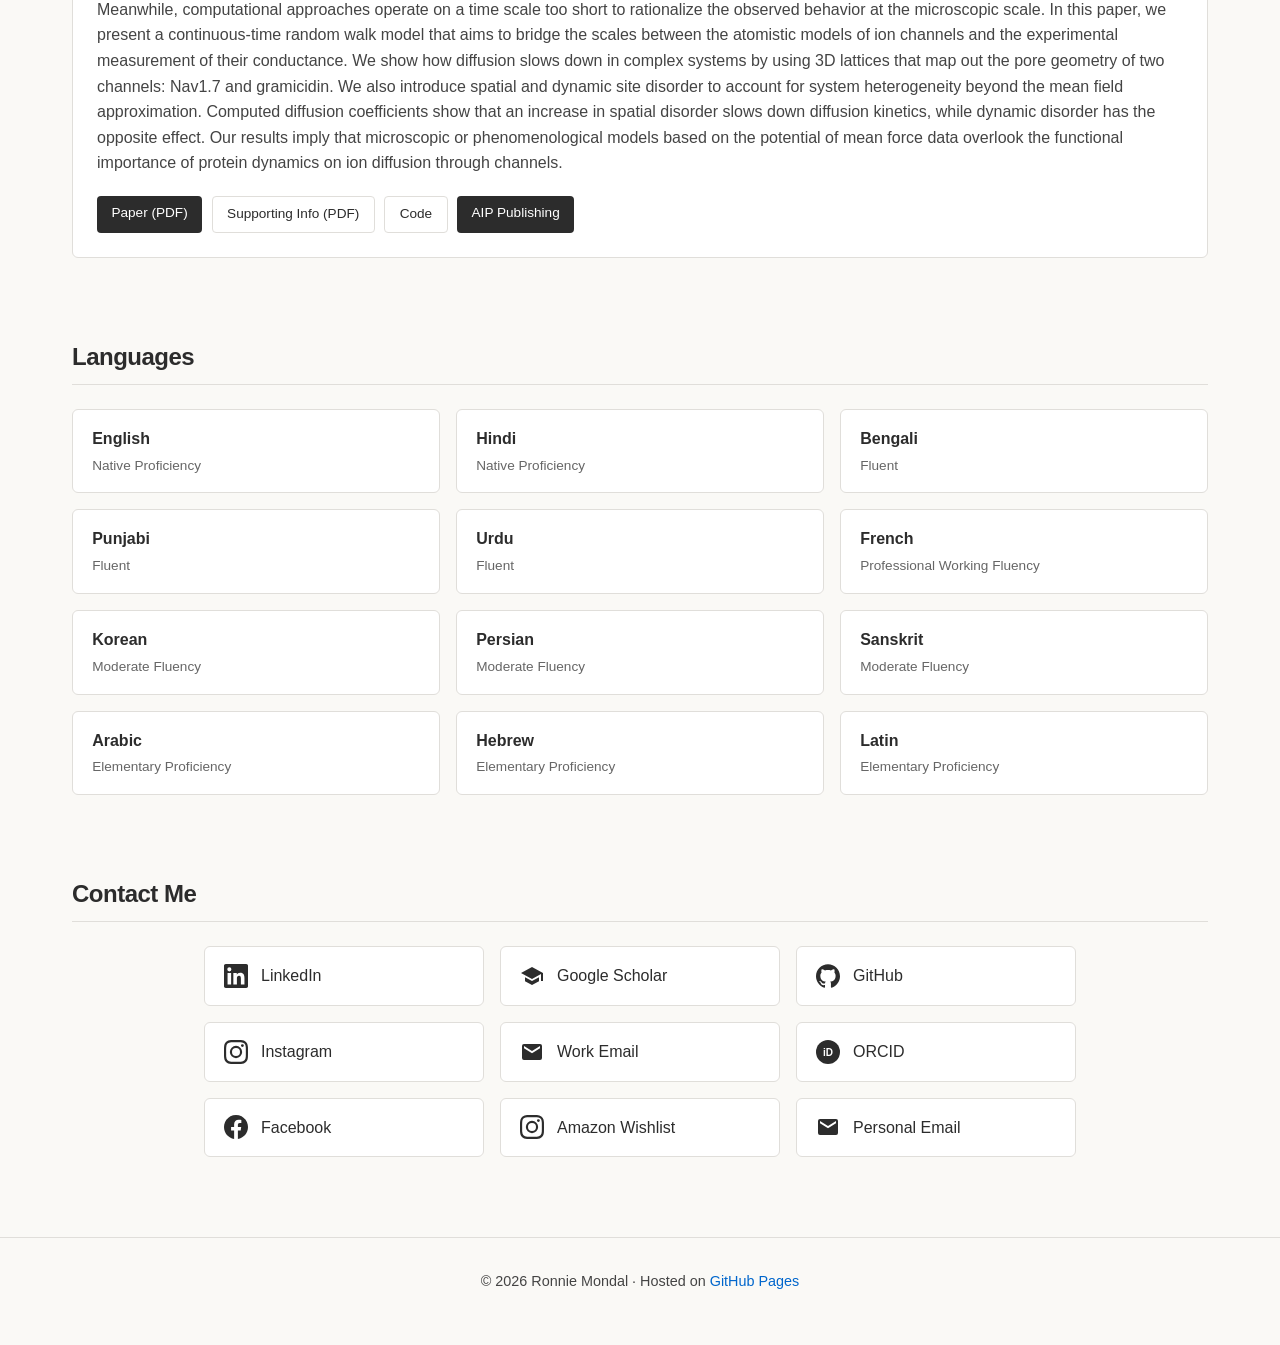
==== commit eeaf2ba9: "Swap Punjabi and Bengali language entries" ====
--- a/index.html
+++ b/index.html
@@ -288,14 +288,14 @@
         <div class="lang-level">Native Proficiency</div>
       </div>
       <div class="lang-card">
+        <div class="lang-title">Bengali</div>
+        <div class="lang-level">Fluent</div>
+      </div>
+      <div class="lang-card">
         <div class="lang-title">Punjabi</div>
         <div class="lang-level">Fluent</div>
       </div>
       <div class="lang-card">
-        <div class="lang-title">Bengali</div>
-        <div class="lang-level">Fluent</div>
-      </div>
-      <div class="lang-card">
         <div class="lang-title">Urdu</div>
         <div class="lang-level">Fluent</div>
       </div>
@@ -316,15 +316,15 @@
         <div class="lang-level">Moderate Fluency</div>
       </div>
         <div class="lang-card">
-      <div class="lang-title">Latin</div>
-      <div class="lang-level">Elementary Proficiency</div>
-    </div>
-    <div class="lang-card">
       <div class="lang-title">Arabic</div>
       <div class="lang-level">Elementary Proficiency</div>
     </div>
     <div class="lang-card">
       <div class="lang-title">Hebrew</div>
+      <div class="lang-level">Elementary Proficiency</div>
+    </div>
+    <div class="lang-card">
+      <div class="lang-title">Latin</div>
       <div class="lang-level">Elementary Proficiency</div>
     </div>
     <!-- insert new row before this comment -->
